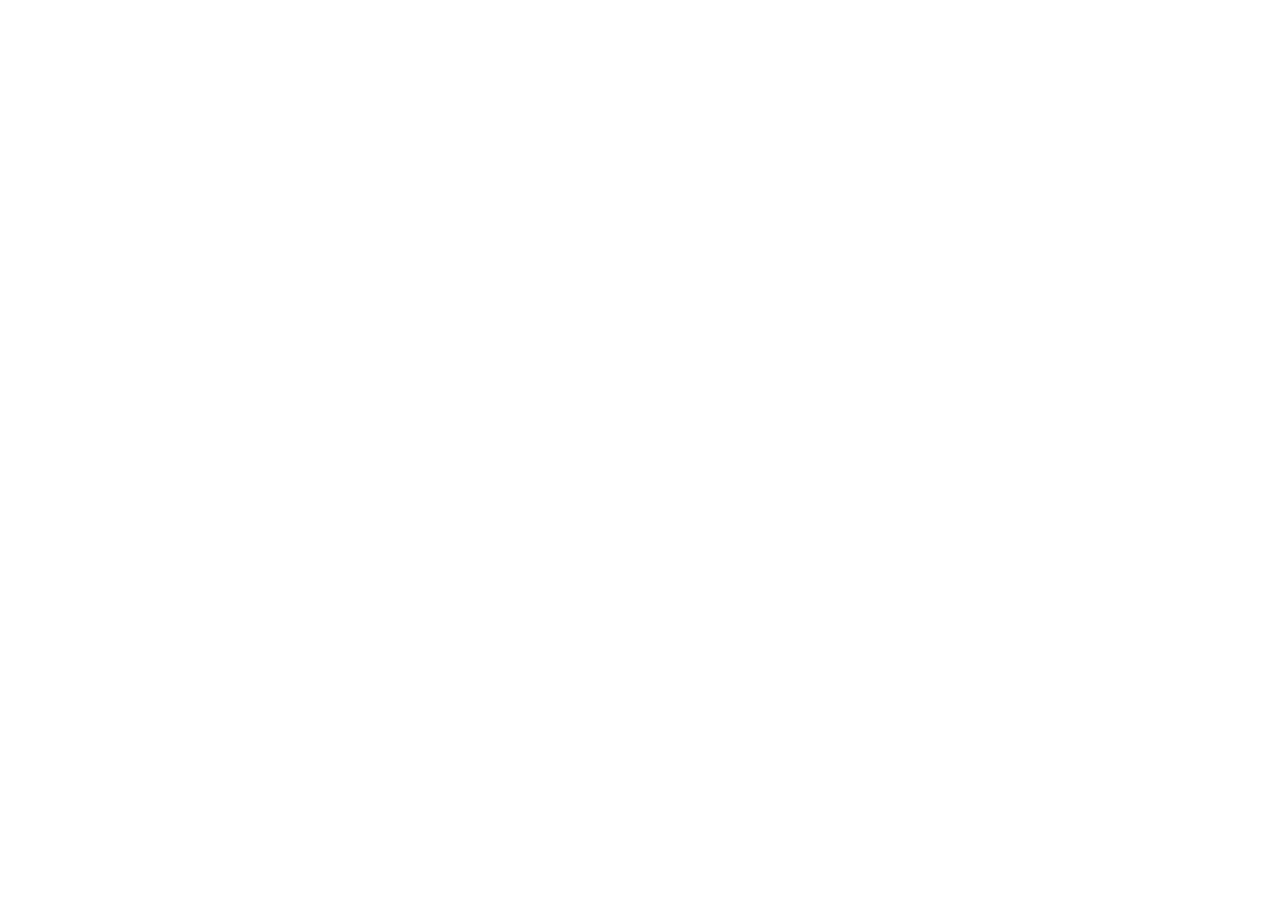
==== index.html @ b9158d11 "folder structure na gawa ko kyle" ====
<!DOCTYPE html>
<html lang="en">
<head>
  <meta charset="UTF-8">
  <meta name="viewport" content="width=device-width, initial-scale=1.0">
  <title>Blotter and Incident Reports</title>
</head>
<body>
  
  
</body>
</html>
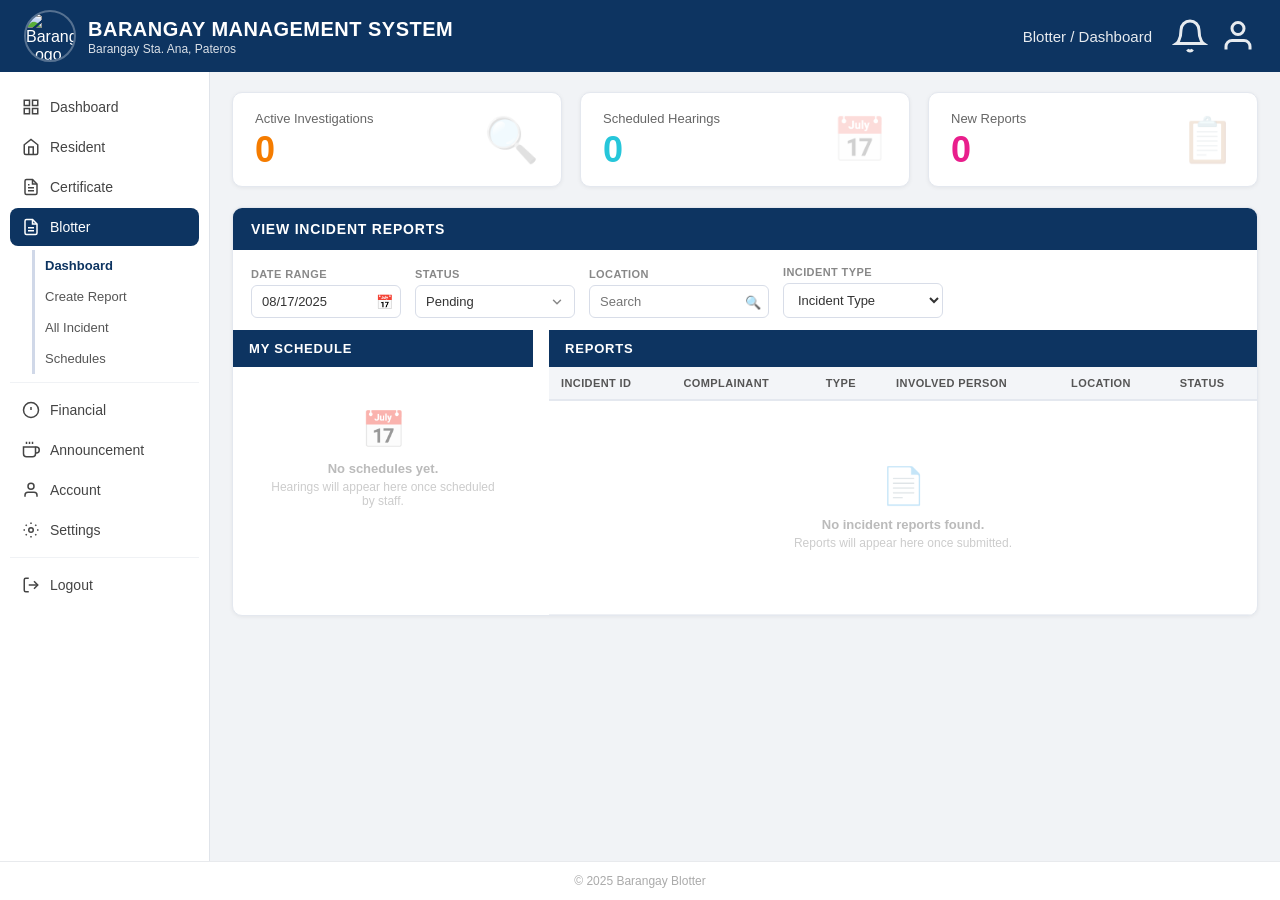
==== commit ebed7522: "dashboard" ====
--- a/index.html
+++ b/index.html
@@ -1,12 +1,219 @@
-<!DOCTYPE html>
-<html lang="en">
-<head>
-  <meta charset="UTF-8">
-  <meta name="viewport" content="width=device-width, initial-scale=1.0">
-  <title>Blotter and Incident Reports</title>
-</head>
-<body>
-  
-  
-</body>
+<!DOCTYPE html>
+<html lang="en">
+<head>
+<meta charset="UTF-8">
+<meta name="viewport" content="width=device-width, initial-scale=1.0">
+<title>Barangay Management System</title>
+<link rel="stylesheet" href="styles.css">
+</head>
+<body>
+
+<!-- HEADER -->
+<div class="header">
+  <div class="header-left">
+    <button class="hamburger" id="hamburgerBtn" aria-label="Open menu">
+      <svg viewBox="0 0 24 24" fill="none" stroke="currentColor" stroke-width="2" stroke-linecap="round"><line x1="3" y1="6" x2="21" y2="6"/><line x1="3" y1="12" x2="21" y2="12"/><line x1="3" y1="18" x2="21" y2="18"/></svg>
+    </button>
+    <img class="logo-img" src="[data-uri]..." alt="Barangay Logo">
+    <div class="header-title">
+      <h1>BARANGAY MANAGEMENT SYSTEM</h1>
+      <p>Barangay Sta. Ana, Pateros</p>
+    </div>
+  </div>
+  <div class="header-right">
+    <span class="breadcrumb">Blotter / Dashboard</span>
+    <div class="header-icons">
+      <button class="icon-btn">
+        <svg viewBox="0 0 24 24" fill="none" stroke="currentColor" stroke-width="2"><path d="M18 8A6 6 0 0 0 6 8c0 7-3 9-3 9h18s-3-2-3-9"/><path d="M13.73 21a2 2 0 0 1-3.46 0"/></svg>
+      </button>
+      <button class="icon-btn">
+        <svg viewBox="0 0 24 24" fill="none" stroke="currentColor" stroke-width="2"><path d="M20 21v-2a4 4 0 0 0-4-4H8a4 4 0 0 0-4 4v2"/><circle cx="12" cy="7" r="4"/></svg>
+      </button>
+    </div>
+  </div>
+</div>
+
+<!-- SIDEBAR OVERLAY -->
+<div class="sidebar-overlay" id="sidebarOverlay"></div>
+
+<!-- BODY LAYOUT -->
+<div class="layout">
+
+  <!-- SIDEBAR -->
+  <div class="sidebar">
+    <div class="nav-item">
+      <svg viewBox="0 0 24 24" fill="none" stroke="currentColor" stroke-width="2"><rect x="3" y="3" width="7" height="7"/><rect x="14" y="3" width="7" height="7"/><rect x="14" y="14" width="7" height="7"/><rect x="3" y="14" width="7" height="7"/></svg>
+      Dashboard
+    </div>
+    <div class="nav-item">
+      <svg viewBox="0 0 24 24" fill="none" stroke="currentColor" stroke-width="2"><path d="M3 9l9-7 9 7v11a2 2 0 0 1-2 2H5a2 2 0 0 1-2-2z"/><polyline points="9 22 9 12 15 12 15 22"/></svg>
+      Resident
+    </div>
+    <div class="nav-item">
+      <svg viewBox="0 0 24 24" fill="none" stroke="currentColor" stroke-width="2"><path d="M14 2H6a2 2 0 0 0-2 2v16a2 2 0 0 0 2 2h12a2 2 0 0 0 2-2V8z"/><polyline points="14 2 14 8 20 8"/><line x1="16" y1="13" x2="8" y2="13"/><line x1="16" y1="17" x2="8" y2="17"/><polyline points="10 9 9 9 8 9"/></svg>
+      Certificate
+    </div>
+    <div class="nav-item active">
+      <svg viewBox="0 0 24 24" fill="none" stroke="currentColor" stroke-width="2"><path d="M14 2H6a2 2 0 0 0-2 2v16a2 2 0 0 0 2 2h12a2 2 0 0 0 2-2V8z"/><polyline points="14 2 14 8 20 8"/><line x1="16" y1="13" x2="8" y2="13"/><line x1="16" y1="17" x2="8" y2="17"/></svg>
+      Blotter
+    </div>
+    <div class="submenu">
+      <div class="sub-item" style="font-weight:600;color:#0d3461;">Dashboard</div>
+      <div class="sub-item">Create Report</div>
+      <div class="sub-item">All Incident</div>
+      <div class="sub-item">Schedules</div>
+    </div>
+    <div class="nav-divider"></div>
+    <div class="nav-item">
+      <svg viewBox="0 0 24 24" fill="none" stroke="currentColor" stroke-width="2"><circle cx="12" cy="12" r="10"/><line x1="12" y1="8" x2="12" y2="12"/><line x1="12" y1="16" x2="12.01" y2="16"/></svg>
+      Financial
+    </div>
+    <div class="nav-item">
+      <svg viewBox="0 0 24 24" fill="none" stroke="currentColor" stroke-width="2"><path d="M18 8h1a4 4 0 0 1 0 8h-1"/><path d="M2 8h16v9a4 4 0 0 1-4 4H6a4 4 0 0 1-4-4V8z"/><line x1="6" y1="1" x2="6" y2="4"/><line x1="10" y1="1" x2="10" y2="4"/><line x1="14" y1="1" x2="14" y2="4"/></svg>
+      Announcement
+    </div>
+    <div class="nav-item">
+      <svg viewBox="0 0 24 24" fill="none" stroke="currentColor" stroke-width="2"><path d="M20 21v-2a4 4 0 0 0-4-4H8a4 4 0 0 0-4 4v2"/><circle cx="12" cy="7" r="4"/></svg>
+      Account
+    </div>
+    <div class="nav-item">
+      <svg viewBox="0 0 24 24" fill="none" stroke="currentColor" stroke-width="2"><circle cx="12" cy="12" r="3"/><path d="M19.07 4.93l-1.41 1.41M4.93 4.93l1.41 1.41M19.07 19.07l-1.41-1.41M4.93 19.07l1.41-1.41M12 2v2M12 20v2M2 12h2M20 12h2"/></svg>
+      Settings
+    </div>
+    <div class="nav-divider"></div>
+    <div class="nav-item">
+      <svg viewBox="0 0 24 24" fill="none" stroke="currentColor" stroke-width="2"><path d="M9 21H5a2 2 0 0 1-2-2V5a2 2 0 0 1 2-2h4"/><polyline points="16 17 21 12 16 7"/><line x1="21" y1="12" x2="9" y2="12"/></svg>
+      Logout
+    </div>
+  </div>
+
+  <!-- MAIN CONTENT -->
+  <div class="main">
+
+    <!-- STAT CARDS -->
+    <div class="stats-row">
+      <div class="stat-card">
+        <div>
+          <div class="stat-label">Active Investigations</div>
+          <div class="stat-val orange">0</div>
+        </div>
+        <div class="stat-icon">🔍</div>
+      </div>
+      <div class="stat-card">
+        <div>
+          <div class="stat-label">Scheduled Hearings</div>
+          <div class="stat-val teal">0</div>
+        </div>
+        <div class="stat-icon">📅</div>
+      </div>
+      <div class="stat-card">
+        <div>
+          <div class="stat-label">New Reports</div>
+          <div class="stat-val pink">0</div>
+        </div>
+        <div class="stat-icon">📋</div>
+      </div>
+    </div>
+
+    <!-- VIEW INCIDENT REPORTS -->
+    <div class="section-box">
+      <div class="section-header">VIEW INCIDENT REPORTS</div>
+      <div class="filters-row">
+        <div class="filter-group">
+          <label>Date Range</label>
+          <div class="date-wrap">
+            <input class="filter-input" type="text" value="08/17/2025" style="width:150px;padding-right:28px;">
+            <span class="cal-icon">📅</span>
+          </div>
+        </div>
+        <div class="filter-group">
+          <label>Status</label>
+          <div class="dropdown-container" id="statusContainer">
+            <div class="dropdown-trigger" id="statusTrigger">
+              <span id="statusLabel">Pending</span>
+              <svg class="dropdown-arrow" viewBox="0 0 24 24" fill="none" stroke="currentColor" stroke-width="2.5" stroke-linecap="round" stroke-linejoin="round" style="width:14px;height:14px;color:#888;flex-shrink:0;transition:transform 0.2s;"><polyline points="6 9 12 15 18 9"/></svg>
+            </div>
+            <div class="dropdown-menu" id="statusMenu">
+              <div class="dropdown-option selected" data-value="Pending">Pending</div>
+              <div class="dropdown-option" data-value="Investigation">Investigation</div>
+              <div class="dropdown-option" data-value="Resolved">Resolved</div>
+            </div>
+          </div>
+        </div>
+        <div class="filter-group">
+          <label>Location</label>
+          <div class="search-wrap">
+            <input class="filter-input" type="text" placeholder="Search" style="width:180px;padding-right:28px;">
+            <span class="search-icon">🔍</span>
+          </div>
+        </div>
+        <div class="filter-group">
+          <label>Incident Type</label>
+          <select class="filter-select" style="width:160px;">
+            <option>Incident Type</option>
+            <option>Theft</option>
+            <option>hysical violence</option>
+            <option>Domestic violence</option>
+            <option>Insulting or Yelling</option>
+            <option>Trespassing</option>
+            <option>Property damage</option>
+          </select>
+        </div>
+      </div>
+      <div style="height:8px;"></div>
+
+      <!-- TWO COLUMN LAYOUT -->
+      <div class="two-col">
+        <!-- MY SCHEDULE -->
+        <div class="col-left">
+          <div style="background:#0d3461;color:white;padding:11px 16px;font-size:13px;font-weight:700;letter-spacing:0.8px;">MY SCHEDULE</div>
+          <div class="schedule-list">
+            <div class="empty-state">
+              <div class="empty-icon">📅</div>
+              <p>No schedules yet.</p>
+              <span>Hearings will appear here once scheduled by staff.</span>
+            </div>
+          </div>
+        </div>
+
+        <!-- INCIDENT REPORTS TABLE -->
+        <div class="col-right">
+          <div style="background:#0d3461;color:white;padding:11px 16px;font-size:13px;font-weight:700;letter-spacing:0.8px;">REPORTS</div>
+          <div class="table-wrap">
+            <table>
+              <thead>
+                <tr>
+                  <th>Incident ID</th>
+                  <th>Complainant</th>
+                  <th>Type</th>
+                  <th>Involved Person</th>
+                  <th>Location</th>
+                  <th>Status</th>
+                </tr>
+              </thead>
+              <tbody>
+                <tr>
+                  <td colspan="6" style="text-align:center;padding:36px 12px;">
+                    <div class="empty-state">
+                      <div class="empty-icon">📄</div>
+                      <p>No incident reports found.</p>
+                      <span>Reports will appear here once submitted.</span>
+                    </div>
+                  </td>
+                </tr>
+              </tbody>
+            </table>
+          </div>
+        </div>
+      </div>
+    </div>
+
+  </div><!-- end main -->
+</div><!-- end layout -->
+
+<!-- FOOTER -->
+<div class="footer">© 2025 Barangay Blotter</div>
+
+<script src="script.js"></script>
+</body>
 </html>
--- a/styles.css
+++ b/styles.css
@@ -0,0 +1,228 @@
+* { margin:0; padding:0; box-sizing:border-box; }
+body { font-family: 'Segoe UI', sans-serif; background:#f1f3f6; color:#222; height:100vh; display:flex; flex-direction:column; }
+
+/* ── HEADER ── */
+.header {
+  background: #0d3461;
+  color: white;
+  padding: 0 24px;
+  height: 72px;
+  display: flex;
+  align-items: center;
+  justify-content: space-between;
+  flex-shrink: 0;
+}
+.header-left { display:flex; align-items:center; gap:12px; }
+.logo-img { width:52px; height:52px; border-radius:50%; object-fit:cover; border:2px solid rgba(255,255,255,0.3); }
+.header-title h1 { font-size:20px; font-weight:700; letter-spacing:0.5px; line-height:1.2; }
+.header-title p { font-size:12px; opacity:0.85; margin-top:1px; }
+.header-right { display:flex; align-items:center; gap:20px; }
+.breadcrumb { font-size:15px; font-weight:500; opacity:0.9; }
+.header-icons { display:flex; gap:12px; }
+.icon-btn {
+  background:none; border:none; color:white; font-size:20px;
+  cursor:pointer; opacity:0.9; display:flex; align-items:center;
+  justify-content:center; width:36px; height:36px; border-radius:50%;
+  transition:background 0.2s;
+}
+.icon-btn:hover { background:rgba(255,255,255,0.15); }
+
+/* ── LAYOUT ── */
+.layout { display:flex; flex:1; overflow:hidden; }
+
+/* ── SIDEBAR ── */
+.sidebar {
+  width: 210px;
+  background: white;
+  border-right: 1px solid #e0e4ea;
+  padding: 16px 10px;
+  overflow-y: auto;
+  flex-shrink: 0;
+}
+.nav-item {
+  display:flex; align-items:center; gap:10px;
+  padding:10px 12px; border-radius:8px; cursor:pointer;
+  color:#444; font-size:14px; font-weight:500;
+  transition:all 0.2s; margin-bottom:2px;
+}
+.nav-item:hover { background:#f0f4ff; color:#0d3461; }
+.nav-item svg { width:18px; height:18px; flex-shrink:0; }
+.nav-item.active { background:#0d3461; color:white; }
+.nav-item.active svg { color:white; }
+
+.submenu { margin:4px 0 4px 0; border-left:3px solid #d0d8e8; margin-left:22px; }
+.sub-item { padding:8px 10px; font-size:13px; color:#555; cursor:pointer; transition:all 0.2s; border-radius:0 6px 6px 0; }
+.sub-item:hover { color:#0d3461; background:#f0f4ff; }
+.nav-divider { height:1px; background:#f0f2f5; margin:8px 0; }
+
+/* ── MAIN ── */
+.main { flex:1; padding:20px 22px; overflow-y:auto; }
+
+/* ── STAT CARDS ── */
+.stats-row { display:flex; gap:18px; margin-bottom:20px; }
+.stat-card {
+  flex:1; background:white; border-radius:10px;
+  border:1px solid #e4e8ef; padding:18px 22px;
+  display:flex; justify-content:space-between; align-items:center;
+  box-shadow:0 1px 4px rgba(0,0,0,0.06);
+}
+.stat-label { font-size:13px; color:#666; margin-bottom:6px; }
+.stat-val { font-size:36px; font-weight:700; line-height:1; }
+.stat-val.orange { color:#f57c00; }
+.stat-val.teal   { color:#26c6da; }
+.stat-val.pink   { color:#e91e8c; }
+.stat-icon { font-size:44px; opacity:0.18; }
+
+/* ── SECTION BOX ── */
+.section-box {
+  background:white; border-radius:10px;
+  border:1px solid #e4e8ef; overflow:hidden;
+  margin-bottom:18px; box-shadow:0 1px 4px rgba(0,0,0,0.06);
+}
+.section-header {
+  background:#0d3461; color:white;
+  padding:13px 18px; font-size:14px; font-weight:700; letter-spacing:0.8px;
+}
+
+/* ── FILTERS ── */
+.filters-row { display:flex; gap:14px; padding:16px 18px 4px; align-items:flex-end; }
+.filter-group { display:flex; flex-direction:column; }
+.filter-group label { font-size:11px; font-weight:600; color:#888; margin-bottom:5px; text-transform:uppercase; letter-spacing:0.4px; }
+.filter-input, .filter-select {
+  padding:8px 10px; border:1px solid #d8dde8; border-radius:6px;
+  font-size:13px; font-family:inherit; color:#333;
+  background:white; outline:none;
+}
+.filter-input:focus, .filter-select:focus { border-color:#0d3461; }
+.date-wrap { position:relative; }
+.date-wrap .cal-icon { position:absolute; right:8px; top:50%; transform:translateY(-50%); color:#888; font-size:14px; pointer-events:none; }
+.search-wrap { position:relative; }
+.search-wrap .search-icon { position:absolute; right:8px; top:50%; transform:translateY(-50%); color:#aaa; font-size:13px; pointer-events:none; }
+
+/* ── CUSTOM DROPDOWN ── */
+.dropdown-container { position:relative; display:inline-block; }
+.dropdown-trigger {
+  display:flex; align-items:center; justify-content:space-between; gap:24px;
+  padding:8px 10px; border:1px solid #d8dde8; border-radius:6px;
+  font-size:13px; font-family:inherit; color:#333;
+  background:white; cursor:pointer; width:160px; user-select:none;
+  transition:border-color 0.2s;
+}
+.dropdown-trigger:hover { border-color:#0d3461; }
+.dropdown-trigger.open { border-color:#0d3461; }
+.dropdown-trigger.open .dropdown-arrow { transform:rotate(180deg); }
+.dropdown-menu {
+  display:none; position:absolute; top:calc(100% + 2px); left:0; z-index:200;
+  background:white; border:1px solid #d8dde8; border-radius:6px;
+  box-shadow:0 4px 16px rgba(0,0,0,0.12); min-width:160px;
+}
+.dropdown-menu.open { display:block; }
+.dropdown-option { padding:9px 14px; font-size:13px; color:#333; cursor:pointer; }
+.dropdown-option:hover { background:#f0f4ff; }
+.dropdown-option.selected { background:#4d9de8; color:white; }
+
+/* ── TWO COLUMN ── */
+.two-col { display:flex; gap:16px; }
+.col-left  { width:300px; flex-shrink:0; }
+.col-right { flex:1; }
+
+/* ── SCHEDULE ── */
+.schedule-list { padding:14px 16px; display:flex; flex-direction:column; gap:12px; }
+.schedule-item {
+  display:flex; gap:12px; align-items:flex-start;
+  padding:10px 12px; border-left:5px solid #0d3461;
+  background:#f8fafc; border-radius:0 6px 6px 0;
+}
+.sch-dot { width:10px; height:10px; background:#0d3461; border-radius:50%; margin-top:4px; flex-shrink:0; }
+.sch-body h4 { font-size:13px; font-weight:600; color:#222; margin-bottom:2px; }
+.sch-body p  { font-size:12px; color:#777; line-height:1.5; }
+
+/* ── TABLE ── */
+.table-wrap { overflow-x:auto; }
+table { width:100%; border-collapse:collapse; font-size:13px; }
+th {
+  background:#f3f5f8; padding:10px 12px; text-align:left;
+  font-size:11px; font-weight:700; color:#555; text-transform:uppercase;
+  letter-spacing:0.4px; border-bottom:2px solid #e4e8ef; white-space:nowrap;
+}
+td { padding:10px 12px; border-bottom:1px solid #eef0f4; color:#333; white-space:nowrap; }
+tr:hover td { background:#f9fbff; }
+.badge { display:inline-block; padding:3px 10px; border-radius:20px; font-size:11px; font-weight:700; text-transform:uppercase; letter-spacing:0.3px; }
+.badge-inv  { background:#f57c00; color:white; }
+.badge-pend { background:#ffc107; color:#333; }
+.badge-res  { background:#43a047; color:white; }
+
+/* ── EMPTY STATE ── */
+.empty-state { display:flex; flex-direction:column; align-items:center; padding:28px 16px; color:#aaa; }
+.empty-state .empty-icon { font-size:36px; margin-bottom:10px; opacity:0.4; }
+.empty-state p    { font-size:13px; font-weight:600; color:#bbb; margin-bottom:4px; }
+.empty-state span { font-size:12px; color:#ccc; text-align:center; }
+
+/* ── HAMBURGER ── */
+.hamburger { display:none; background:none; border:none; color:white; cursor:pointer; padding:4px; }
+.hamburger svg { width:24px; height:24px; }
+.sidebar-overlay { display:none; position:fixed; inset:0; background:rgba(0,0,0,0.4); z-index:90; }
+.sidebar-overlay.show { display:block; }
+
+/* ── FOOTER ── */
+.footer { text-align:center; color:#aaa; font-size:12px; padding:12px; background:white; border-top:1px solid #e8eaed; flex-shrink:0; }
+
+/* ════════════════════════════
+   MOBILE RESPONSIVE
+════════════════════════════ */
+@media (max-width: 768px) {
+  body { height:auto; min-height:100vh; }
+
+  /* Header */
+  .header { padding:0 14px; height:60px; }
+  .header-title h1 { font-size:13px; letter-spacing:0; }
+  .header-title p  { font-size:10px; }
+  .logo-img { width:40px; height:40px; }
+  .header-left { gap:8px; }
+  .breadcrumb { display:none; }
+  .hamburger { display:flex; align-items:center; margin-right:4px; }
+
+  /* Sidebar → drawer */
+  .layout { flex-direction:column; overflow:visible; }
+  .sidebar {
+    position:fixed; top:0; left:-220px; height:100vh; z-index:100;
+    transition:left 0.28s cubic-bezier(.4,0,.2,1);
+    padding-top:72px;
+  }
+  .sidebar.open { left:0; box-shadow:4px 0 20px rgba(0,0,0,0.18); }
+
+  /* Main */
+  .main { padding:14px 12px; overflow-y:visible; }
+
+  /* Stat cards — stack */
+  .stats-row { flex-direction:column; gap:10px; margin-bottom:14px; }
+  .stat-card  { padding:14px 16px; }
+  .stat-val   { font-size:28px; }
+  .stat-icon  { font-size:36px; }
+
+  /* Filters — stack */
+  .filters-row { flex-direction:column; gap:10px; padding:12px 14px 4px; }
+  .filter-input, .filter-select, .dropdown-trigger { width:100% !important; }
+  .dropdown-container { width:100%; }
+  .dropdown-menu { width:100%; }
+  .date-wrap, .search-wrap { width:100%; }
+  .date-wrap input   { width:100% !important; }
+  .search-wrap input { width:100% !important; }
+
+  /* Two-col — stack */
+  .two-col  { flex-direction:column; }
+  .col-left { width:100%; }
+  .col-right { width:100%; }
+
+  /* Section header */
+  .section-header { font-size:13px; padding:11px 14px; }
+
+  /* Table */
+  table   { font-size:12px; }
+  th, td  { padding:8px 10px; }
+}
+
+@media (max-width: 400px) {
+  .header-title h1 { font-size:11px; }
+  .stat-val { font-size:24px; }
+}
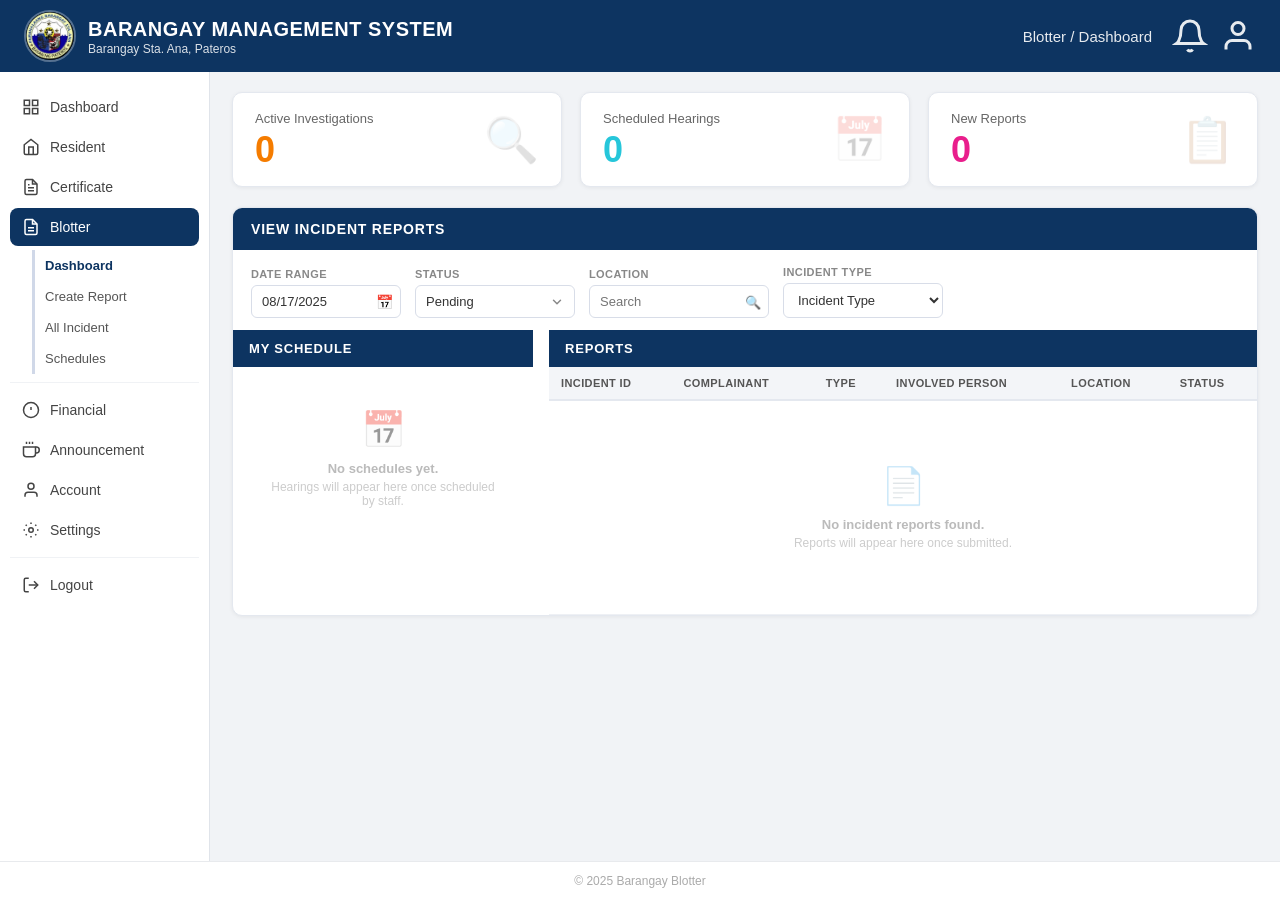
==== commit bb9a982d: "Dashboard" ====
--- a/index.html
+++ b/index.html
@@ -1,219 +1,271 @@
 <!DOCTYPE html>
 <html lang="en">
 <head>
-<meta charset="UTF-8">
-<meta name="viewport" content="width=device-width, initial-scale=1.0">
-<title>Barangay Management System</title>
-<link rel="stylesheet" href="styles.css">
+    <meta charset="UTF-8" />
+    <meta name="viewport" content="width=device-width, initial-scale=1.0" />
+    <title>Barangay Management System</title>
+    <!-- Link to external CSS -->
+    <link rel="stylesheet" href="styles.css" />
 </head>
 <body>
 
-<!-- HEADER -->
-<div class="header">
-  <div class="header-left">
-    <button class="hamburger" id="hamburgerBtn" aria-label="Open menu">
-      <svg viewBox="0 0 24 24" fill="none" stroke="currentColor" stroke-width="2" stroke-linecap="round"><line x1="3" y1="6" x2="21" y2="6"/><line x1="3" y1="12" x2="21" y2="12"/><line x1="3" y1="18" x2="21" y2="18"/></svg>
-    </button>
-    <img class="logo-img" src="[data-uri]..." alt="Barangay Logo">
-    <div class="header-title">
-      <h1>BARANGAY MANAGEMENT SYSTEM</h1>
-      <p>Barangay Sta. Ana, Pateros</p>
+    <!-- ======== HEADER ======== -->
+    <div class="header">
+        <div class="header-left">
+            <button class="hamburger" id="hamburgerBtn" aria-label="Open menu">
+                <svg viewBox="0 0 24 24" fill="none" stroke="currentColor" stroke-width="2" stroke-linecap="round">
+                    <line x1="3" y1="6" x2="21" y2="6" />
+                    <line x1="3" y1="12" x2="21" y2="12" />
+                    <line x1="3" y1="18" x2="21" y2="18" />
+                </svg>
+            </button>
+            <!-- Logo: uses your local image -->
+            <img class="logo-img" src="images/barangay logo.jpg" alt="Barangay Logo" />
+            <div class="header-title">
+                <h1>BARANGAY MANAGEMENT SYSTEM</h1>
+                <p>Barangay Sta. Ana, Pateros</p>
+            </div>
+        </div>
+        <div class="header-right">
+            <span class="breadcrumb">Blotter / Dashboard</span>
+            <div class="header-icons">
+                <button class="icon-btn">
+                    <svg viewBox="0 0 24 24" fill="none" stroke="currentColor" stroke-width="2">
+                        <path d="M18 8A6 6 0 0 0 6 8c0 7-3 9-3 9h18s-3-2-3-9" />
+                        <path d="M13.73 21a2 2 0 0 1-3.46 0" />
+                    </svg>
+                </button>
+                <button class="icon-btn">
+                    <svg viewBox="0 0 24 24" fill="none" stroke="currentColor" stroke-width="2">
+                        <path d="M20 21v-2a4 4 0 0 0-4-4H8a4 4 0 0 0-4 4v2" />
+                        <circle cx="12" cy="7" r="4" />
+                    </svg>
+                </button>
+            </div>
+        </div>
     </div>
-  </div>
-  <div class="header-right">
-    <span class="breadcrumb">Blotter / Dashboard</span>
-    <div class="header-icons">
-      <button class="icon-btn">
-        <svg viewBox="0 0 24 24" fill="none" stroke="currentColor" stroke-width="2"><path d="M18 8A6 6 0 0 0 6 8c0 7-3 9-3 9h18s-3-2-3-9"/><path d="M13.73 21a2 2 0 0 1-3.46 0"/></svg>
-      </button>
-      <button class="icon-btn">
-        <svg viewBox="0 0 24 24" fill="none" stroke="currentColor" stroke-width="2"><path d="M20 21v-2a4 4 0 0 0-4-4H8a4 4 0 0 0-4 4v2"/><circle cx="12" cy="7" r="4"/></svg>
-      </button>
-    </div>
-  </div>
-</div>
-
-<!-- SIDEBAR OVERLAY -->
-<div class="sidebar-overlay" id="sidebarOverlay"></div>
-
-<!-- BODY LAYOUT -->
-<div class="layout">
-
-  <!-- SIDEBAR -->
-  <div class="sidebar">
-    <div class="nav-item">
-      <svg viewBox="0 0 24 24" fill="none" stroke="currentColor" stroke-width="2"><rect x="3" y="3" width="7" height="7"/><rect x="14" y="3" width="7" height="7"/><rect x="14" y="14" width="7" height="7"/><rect x="3" y="14" width="7" height="7"/></svg>
-      Dashboard
-    </div>
-    <div class="nav-item">
-      <svg viewBox="0 0 24 24" fill="none" stroke="currentColor" stroke-width="2"><path d="M3 9l9-7 9 7v11a2 2 0 0 1-2 2H5a2 2 0 0 1-2-2z"/><polyline points="9 22 9 12 15 12 15 22"/></svg>
-      Resident
-    </div>
-    <div class="nav-item">
-      <svg viewBox="0 0 24 24" fill="none" stroke="currentColor" stroke-width="2"><path d="M14 2H6a2 2 0 0 0-2 2v16a2 2 0 0 0 2 2h12a2 2 0 0 0 2-2V8z"/><polyline points="14 2 14 8 20 8"/><line x1="16" y1="13" x2="8" y2="13"/><line x1="16" y1="17" x2="8" y2="17"/><polyline points="10 9 9 9 8 9"/></svg>
-      Certificate
-    </div>
-    <div class="nav-item active">
-      <svg viewBox="0 0 24 24" fill="none" stroke="currentColor" stroke-width="2"><path d="M14 2H6a2 2 0 0 0-2 2v16a2 2 0 0 0 2 2h12a2 2 0 0 0 2-2V8z"/><polyline points="14 2 14 8 20 8"/><line x1="16" y1="13" x2="8" y2="13"/><line x1="16" y1="17" x2="8" y2="17"/></svg>
-      Blotter
-    </div>
-    <div class="submenu">
-      <div class="sub-item" style="font-weight:600;color:#0d3461;">Dashboard</div>
-      <div class="sub-item">Create Report</div>
-      <div class="sub-item">All Incident</div>
-      <div class="sub-item">Schedules</div>
-    </div>
-    <div class="nav-divider"></div>
-    <div class="nav-item">
-      <svg viewBox="0 0 24 24" fill="none" stroke="currentColor" stroke-width="2"><circle cx="12" cy="12" r="10"/><line x1="12" y1="8" x2="12" y2="12"/><line x1="12" y1="16" x2="12.01" y2="16"/></svg>
-      Financial
-    </div>
-    <div class="nav-item">
-      <svg viewBox="0 0 24 24" fill="none" stroke="currentColor" stroke-width="2"><path d="M18 8h1a4 4 0 0 1 0 8h-1"/><path d="M2 8h16v9a4 4 0 0 1-4 4H6a4 4 0 0 1-4-4V8z"/><line x1="6" y1="1" x2="6" y2="4"/><line x1="10" y1="1" x2="10" y2="4"/><line x1="14" y1="1" x2="14" y2="4"/></svg>
-      Announcement
-    </div>
-    <div class="nav-item">
-      <svg viewBox="0 0 24 24" fill="none" stroke="currentColor" stroke-width="2"><path d="M20 21v-2a4 4 0 0 0-4-4H8a4 4 0 0 0-4 4v2"/><circle cx="12" cy="7" r="4"/></svg>
-      Account
-    </div>
-    <div class="nav-item">
-      <svg viewBox="0 0 24 24" fill="none" stroke="currentColor" stroke-width="2"><circle cx="12" cy="12" r="3"/><path d="M19.07 4.93l-1.41 1.41M4.93 4.93l1.41 1.41M19.07 19.07l-1.41-1.41M4.93 19.07l1.41-1.41M12 2v2M12 20v2M2 12h2M20 12h2"/></svg>
-      Settings
-    </div>
-    <div class="nav-divider"></div>
-    <div class="nav-item">
-      <svg viewBox="0 0 24 24" fill="none" stroke="currentColor" stroke-width="2"><path d="M9 21H5a2 2 0 0 1-2-2V5a2 2 0 0 1 2-2h4"/><polyline points="16 17 21 12 16 7"/><line x1="21" y1="12" x2="9" y2="12"/></svg>
-      Logout
-    </div>
-  </div>
-
-  <!-- MAIN CONTENT -->
-  <div class="main">
-
-    <!-- STAT CARDS -->
-    <div class="stats-row">
-      <div class="stat-card">
-        <div>
-          <div class="stat-label">Active Investigations</div>
-          <div class="stat-val orange">0</div>
+
+    <!-- ======== SIDEBAR OVERLAY ======== -->
+    <div class="sidebar-overlay" id="sidebarOverlay"></div>
+
+    <!-- ======== BODY LAYOUT ======== -->
+    <div class="layout">
+
+        <!-- ===== SIDEBAR ===== -->
+        <div class="sidebar">
+            <div class="nav-item">
+                <svg viewBox="0 0 24 24" fill="none" stroke="currentColor" stroke-width="2">
+                    <rect x="3" y="3" width="7" height="7" />
+                    <rect x="14" y="3" width="7" height="7" />
+                    <rect x="14" y="14" width="7" height="7" />
+                    <rect x="3" y="14" width="7" height="7" />
+                </svg>
+                Dashboard
+            </div>
+            <div class="nav-item">
+                <svg viewBox="0 0 24 24" fill="none" stroke="currentColor" stroke-width="2">
+                    <path d="M3 9l9-7 9 7v11a2 2 0 0 1-2 2H5a2 2 0 0 1-2-2z" />
+                    <polyline points="9 22 9 12 15 12 15 22" />
+                </svg>
+                Resident
+            </div>
+            <div class="nav-item">
+                <svg viewBox="0 0 24 24" fill="none" stroke="currentColor" stroke-width="2">
+                    <path d="M14 2H6a2 2 0 0 0-2 2v16a2 2 0 0 0 2 2h12a2 2 0 0 0 2-2V8z" />
+                    <polyline points="14 2 14 8 20 8" />
+                    <line x1="16" y1="13" x2="8" y2="13" />
+                    <line x1="16" y1="17" x2="8" y2="17" />
+                    <polyline points="10 9 9 9 8 9" />
+                </svg>
+                Certificate
+            </div>
+            <div class="nav-item active">
+                <svg viewBox="0 0 24 24" fill="none" stroke="currentColor" stroke-width="2">
+                    <path d="M14 2H6a2 2 0 0 0-2 2v16a2 2 0 0 0 2 2h12a2 2 0 0 0 2-2V8z" />
+                    <polyline points="14 2 14 8 20 8" />
+                    <line x1="16" y1="13" x2="8" y2="13" />
+                    <line x1="16" y1="17" x2="8" y2="17" />
+                </svg>
+                Blotter
+            </div>
+            <div class="submenu">
+                <div class="sub-item" style="font-weight:600;color:#0d3461;">Dashboard</div>
+                <div class="sub-item">Create Report</div>
+                <div class="sub-item">All Incident</div>
+                <div class="sub-item">Schedules</div>
+            </div>
+            <div class="nav-divider"></div>
+            <div class="nav-item">
+                <svg viewBox="0 0 24 24" fill="none" stroke="currentColor" stroke-width="2">
+                    <circle cx="12" cy="12" r="10" />
+                    <line x1="12" y1="8" x2="12" y2="12" />
+                    <line x1="12" y1="16" x2="12.01" y2="16" />
+                </svg>
+                Financial
+            </div>
+            <div class="nav-item">
+                <svg viewBox="0 0 24 24" fill="none" stroke="currentColor" stroke-width="2">
+                    <path d="M18 8h1a4 4 0 0 1 0 8h-1" />
+                    <path d="M2 8h16v9a4 4 0 0 1-4 4H6a4 4 0 0 1-4-4V8z" />
+                    <line x1="6" y1="1" x2="6" y2="4" />
+                    <line x1="10" y1="1" x2="10" y2="4" />
+                    <line x1="14" y1="1" x2="14" y2="4" />
+                </svg>
+                Announcement
+            </div>
+            <div class="nav-item">
+                <svg viewBox="0 0 24 24" fill="none" stroke="currentColor" stroke-width="2">
+                    <path d="M20 21v-2a4 4 0 0 0-4-4H8a4 4 0 0 0-4 4v2" />
+                    <circle cx="12" cy="7" r="4" />
+                </svg>
+                Account
+            </div>
+            <div class="nav-item">
+                <svg viewBox="0 0 24 24" fill="none" stroke="currentColor" stroke-width="2">
+                    <circle cx="12" cy="12" r="3" />
+                    <path d="M19.07 4.93l-1.41 1.41M4.93 4.93l1.41 1.41M19.07 19.07l-1.41-1.41M4.93 19.07l1.41-1.41M12 2v2M12 20v2M2 12h2M20 12h2" />
+                </svg>
+                Settings
+            </div>
+            <div class="nav-divider"></div>
+            <div class="nav-item">
+                <svg viewBox="0 0 24 24" fill="none" stroke="currentColor" stroke-width="2">
+                    <path d="M9 21H5a2 2 0 0 1-2-2V5a2 2 0 0 1 2-2h4" />
+                    <polyline points="16 17 21 12 16 7" />
+                    <line x1="21" y1="12" x2="9" y2="12" />
+                </svg>
+                Logout
+            </div>
         </div>
-        <div class="stat-icon">🔍</div>
-      </div>
-      <div class="stat-card">
-        <div>
-          <div class="stat-label">Scheduled Hearings</div>
-          <div class="stat-val teal">0</div>
-        </div>
-        <div class="stat-icon">📅</div>
-      </div>
-      <div class="stat-card">
-        <div>
-          <div class="stat-label">New Reports</div>
-          <div class="stat-val pink">0</div>
-        </div>
-        <div class="stat-icon">📋</div>
-      </div>
-    </div>
-
-    <!-- VIEW INCIDENT REPORTS -->
-    <div class="section-box">
-      <div class="section-header">VIEW INCIDENT REPORTS</div>
-      <div class="filters-row">
-        <div class="filter-group">
-          <label>Date Range</label>
-          <div class="date-wrap">
-            <input class="filter-input" type="text" value="08/17/2025" style="width:150px;padding-right:28px;">
-            <span class="cal-icon">📅</span>
-          </div>
-        </div>
-        <div class="filter-group">
-          <label>Status</label>
-          <div class="dropdown-container" id="statusContainer">
-            <div class="dropdown-trigger" id="statusTrigger">
-              <span id="statusLabel">Pending</span>
-              <svg class="dropdown-arrow" viewBox="0 0 24 24" fill="none" stroke="currentColor" stroke-width="2.5" stroke-linecap="round" stroke-linejoin="round" style="width:14px;height:14px;color:#888;flex-shrink:0;transition:transform 0.2s;"><polyline points="6 9 12 15 18 9"/></svg>
-            </div>
-            <div class="dropdown-menu" id="statusMenu">
-              <div class="dropdown-option selected" data-value="Pending">Pending</div>
-              <div class="dropdown-option" data-value="Investigation">Investigation</div>
-              <div class="dropdown-option" data-value="Resolved">Resolved</div>
-            </div>
-          </div>
-        </div>
-        <div class="filter-group">
-          <label>Location</label>
-          <div class="search-wrap">
-            <input class="filter-input" type="text" placeholder="Search" style="width:180px;padding-right:28px;">
-            <span class="search-icon">🔍</span>
-          </div>
-        </div>
-        <div class="filter-group">
-          <label>Incident Type</label>
-          <select class="filter-select" style="width:160px;">
-            <option>Incident Type</option>
-            <option>Theft</option>
-            <option>hysical violence</option>
-            <option>Domestic violence</option>
-            <option>Insulting or Yelling</option>
-            <option>Trespassing</option>
-            <option>Property damage</option>
-          </select>
-        </div>
-      </div>
-      <div style="height:8px;"></div>
-
-      <!-- TWO COLUMN LAYOUT -->
-      <div class="two-col">
-        <!-- MY SCHEDULE -->
-        <div class="col-left">
-          <div style="background:#0d3461;color:white;padding:11px 16px;font-size:13px;font-weight:700;letter-spacing:0.8px;">MY SCHEDULE</div>
-          <div class="schedule-list">
-            <div class="empty-state">
-              <div class="empty-icon">📅</div>
-              <p>No schedules yet.</p>
-              <span>Hearings will appear here once scheduled by staff.</span>
-            </div>
-          </div>
-        </div>
-
-        <!-- INCIDENT REPORTS TABLE -->
-        <div class="col-right">
-          <div style="background:#0d3461;color:white;padding:11px 16px;font-size:13px;font-weight:700;letter-spacing:0.8px;">REPORTS</div>
-          <div class="table-wrap">
-            <table>
-              <thead>
-                <tr>
-                  <th>Incident ID</th>
-                  <th>Complainant</th>
-                  <th>Type</th>
-                  <th>Involved Person</th>
-                  <th>Location</th>
-                  <th>Status</th>
-                </tr>
-              </thead>
-              <tbody>
-                <tr>
-                  <td colspan="6" style="text-align:center;padding:36px 12px;">
-                    <div class="empty-state">
-                      <div class="empty-icon">📄</div>
-                      <p>No incident reports found.</p>
-                      <span>Reports will appear here once submitted.</span>
-                    </div>
-                  </td>
-                </tr>
-              </tbody>
-            </table>
-          </div>
-        </div>
-      </div>
-    </div>
-
-  </div><!-- end main -->
-</div><!-- end layout -->
-
-<!-- FOOTER -->
-<div class="footer">© 2025 Barangay Blotter</div>
-
-<script src="script.js"></script>
+
+        <!-- ===== MAIN CONTENT ===== -->
+        <div class="main">
+
+            <!-- STAT CARDS -->
+            <div class="stats-row">
+                <div class="stat-card">
+                    <div>
+                        <div class="stat-label">Active Investigations</div>
+                        <div class="stat-val orange">0</div>
+                    </div>
+                    <div class="stat-icon">🔍</div>
+                </div>
+                <div class="stat-card">
+                    <div>
+                        <div class="stat-label">Scheduled Hearings</div>
+                        <div class="stat-val teal">0</div>
+                    </div>
+                    <div class="stat-icon">📅</div>
+                </div>
+                <div class="stat-card">
+                    <div>
+                        <div class="stat-label">New Reports</div>
+                        <div class="stat-val pink">0</div>
+                    </div>
+                    <div class="stat-icon">📋</div>
+                </div>
+            </div>
+
+            <!-- VIEW INCIDENT REPORTS -->
+            <div class="section-box">
+                <div class="section-header">VIEW INCIDENT REPORTS</div>
+                <div class="filters-row">
+                    <div class="filter-group">
+                        <label>Date Range</label>
+                        <div class="date-wrap">
+                            <input class="filter-input" type="text" value="08/17/2025" style="width:150px;padding-right:28px;" />
+                            <span class="cal-icon">📅</span>
+                        </div>
+                    </div>
+                    <div class="filter-group">
+                        <label>Status</label>
+                        <div class="dropdown-container" id="statusContainer">
+                            <div class="dropdown-trigger" id="statusTrigger">
+                                <span id="statusLabel">Pending</span>
+                                <svg class="dropdown-arrow" viewBox="0 0 24 24" fill="none" stroke="currentColor" stroke-width="2.5" stroke-linecap="round" stroke-linejoin="round" style="width:14px;height:14px;color:#888;flex-shrink:0;transition:transform 0.2s;">
+                                    <polyline points="6 9 12 15 18 9" />
+                                </svg>
+                            </div>
+                            <div class="dropdown-menu" id="statusMenu">
+                                <div class="dropdown-option selected" data-value="Pending">Pending</div>
+                                <div class="dropdown-option" data-value="Investigation">Investigation</div>
+                                <div class="dropdown-option" data-value="Resolved">Resolved</div>
+                                <div class="dropdown-option" data-value="Closed">Closed</div>
+                            </div>
+                        </div>
+                    </div>
+                    <div class="filter-group">
+                        <label>Location</label>
+                        <div class="search-wrap">
+                            <input class="filter-input" type="text" placeholder="Search" style="width:180px;padding-right:28px;" />
+                            <span class="search-icon">🔍</span>
+                        </div>
+                    </div>
+                    <div class="filter-group">
+                        <label>Incident Type</label>
+                        <select class="filter-select" style="width:160px;">
+                            <option>Incident Type</option>
+                            <option>Theft</option>
+                            <option>Assault</option>
+                            <option>Dispute</option>
+                        </select>
+                    </div>
+                </div>
+                <div style="height:8px;"></div>
+
+                <!-- TWO COLUMN LAYOUT -->
+                <div class="two-col" style="padding:0 0 0 0;">
+                    <!-- MY SCHEDULE -->
+                    <div class="col-left">
+                        <div style="background:#0d3461;color:white;padding:11px 16px;font-size:13px;font-weight:700;letter-spacing:0.8px;">MY SCHEDULE</div>
+                        <div class="schedule-list">
+                            <div class="empty-state">
+                                <div class="empty-icon">📅</div>
+                                <p>No schedules yet.</p>
+                                <span>Hearings will appear here once scheduled by staff.</span>
+                            </div>
+                        </div>
+                    </div>
+
+                    <!-- INCIDENT REPORTS TABLE -->
+                    <div class="col-right">
+                        <div style="background:#0d3461;color:white;padding:11px 16px;font-size:13px;font-weight:700;letter-spacing:0.8px;">REPORTS</div>
+                        <div class="table-wrap">
+                            <table>
+                                <thead>
+                                    <tr>
+                                        <th>Incident ID</th>
+                                        <th>Complainant</th>
+                                        <th>Type</th>
+                                        <th>Involved Person</th>
+                                        <th>Location</th>
+                                        <th>Status</th>
+                                    </tr>
+                                </thead>
+                                <tbody>
+                                    <tr>
+                                        <td colspan="6" style="text-align:center;padding:36px 12px;">
+                                            <div class="empty-state">
+                                                <div class="empty-icon">📄</div>
+                                                <p>No incident reports found.</p>
+                                                <span>Reports will appear here once submitted.</span>
+                                            </div>
+                                        </td>
+                                    </tr>
+                                </tbody>
+                            </table>
+                        </div>
+                    </div>
+                </div>
+            </div>
+
+        </div><!-- end main -->
+    </div><!-- end layout -->
+
+    <!-- ======== FOOTER ======== -->
+    <div class="footer">© 2025 Barangay Blotter</div>
+
+    <!-- Link to external JavaScript -->
+    <script src="script.js"></script>
 </body>
 </html>
--- a/styles.css
+++ b/styles.css
@@ -1,228 +1,698 @@
-* { margin:0; padding:0; box-sizing:border-box; }
-body { font-family: 'Segoe UI', sans-serif; background:#f1f3f6; color:#222; height:100vh; display:flex; flex-direction:column; }
-
-/* ── HEADER ── */
+/* ===== RESET & BASE ===== */
+* {
+    margin: 0;
+    padding: 0;
+    box-sizing: border-box;
+}
+
+body {
+    font-family: 'Segoe UI', sans-serif;
+    background: #f1f3f6;
+    color: #222;
+    height: 100vh;
+    display: flex;
+    flex-direction: column;
+}
+
+/* ===== HEADER ===== */
 .header {
-  background: #0d3461;
-  color: white;
-  padding: 0 24px;
-  height: 72px;
-  display: flex;
-  align-items: center;
-  justify-content: space-between;
-  flex-shrink: 0;
-}
-.header-left { display:flex; align-items:center; gap:12px; }
-.logo-img { width:52px; height:52px; border-radius:50%; object-fit:cover; border:2px solid rgba(255,255,255,0.3); }
-.header-title h1 { font-size:20px; font-weight:700; letter-spacing:0.5px; line-height:1.2; }
-.header-title p { font-size:12px; opacity:0.85; margin-top:1px; }
-.header-right { display:flex; align-items:center; gap:20px; }
-.breadcrumb { font-size:15px; font-weight:500; opacity:0.9; }
-.header-icons { display:flex; gap:12px; }
+    background: #0d3461;
+    color: white;
+    padding: 0 24px;
+    height: 72px;
+    display: flex;
+    align-items: center;
+    justify-content: space-between;
+    flex-shrink: 0;
+}
+
+.header-left {
+    display: flex;
+    align-items: center;
+    gap: 12px;
+}
+
+.logo-img {
+    width: 52px;
+    height: 52px;
+    border-radius: 50%;
+    object-fit: cover;
+    border: 2px solid rgba(255, 255, 255, 0.3);
+}
+
+.header-title h1 {
+    font-size: 20px;
+    font-weight: 700;
+    letter-spacing: 0.5px;
+    line-height: 1.2;
+}
+
+.header-title p {
+    font-size: 12px;
+    opacity: 0.85;
+    margin-top: 1px;
+}
+
+.header-right {
+    display: flex;
+    align-items: center;
+    gap: 20px;
+}
+
+.breadcrumb {
+    font-size: 15px;
+    font-weight: 500;
+    opacity: 0.9;
+}
+
+.header-icons {
+    display: flex;
+    gap: 12px;
+}
+
 .icon-btn {
-  background:none; border:none; color:white; font-size:20px;
-  cursor:pointer; opacity:0.9; display:flex; align-items:center;
-  justify-content:center; width:36px; height:36px; border-radius:50%;
-  transition:background 0.2s;
-}
-.icon-btn:hover { background:rgba(255,255,255,0.15); }
-
-/* ── LAYOUT ── */
-.layout { display:flex; flex:1; overflow:hidden; }
-
-/* ── SIDEBAR ── */
+    background: none;
+    border: none;
+    color: white;
+    font-size: 20px;
+    cursor: pointer;
+    opacity: 0.9;
+    display: flex;
+    align-items: center;
+    justify-content: center;
+    width: 36px;
+    height: 36px;
+    border-radius: 50%;
+    transition: background 0.2s;
+}
+
+.icon-btn:hover {
+    background: rgba(255, 255, 255, 0.15);
+}
+
+/* ===== LAYOUT ===== */
+.layout {
+    display: flex;
+    flex: 1;
+    overflow: hidden;
+}
+
+/* ===== SIDEBAR ===== */
 .sidebar {
-  width: 210px;
-  background: white;
-  border-right: 1px solid #e0e4ea;
-  padding: 16px 10px;
-  overflow-y: auto;
-  flex-shrink: 0;
-}
+    width: 210px;
+    background: white;
+    border-right: 1px solid #e0e4ea;
+    padding: 16px 10px;
+    overflow-y: auto;
+    flex-shrink: 0;
+}
+
 .nav-item {
-  display:flex; align-items:center; gap:10px;
-  padding:10px 12px; border-radius:8px; cursor:pointer;
-  color:#444; font-size:14px; font-weight:500;
-  transition:all 0.2s; margin-bottom:2px;
-}
-.nav-item:hover { background:#f0f4ff; color:#0d3461; }
-.nav-item svg { width:18px; height:18px; flex-shrink:0; }
-.nav-item.active { background:#0d3461; color:white; }
-.nav-item.active svg { color:white; }
-
-.submenu { margin:4px 0 4px 0; border-left:3px solid #d0d8e8; margin-left:22px; }
-.sub-item { padding:8px 10px; font-size:13px; color:#555; cursor:pointer; transition:all 0.2s; border-radius:0 6px 6px 0; }
-.sub-item:hover { color:#0d3461; background:#f0f4ff; }
-.nav-divider { height:1px; background:#f0f2f5; margin:8px 0; }
-
-/* ── MAIN ── */
-.main { flex:1; padding:20px 22px; overflow-y:auto; }
-
-/* ── STAT CARDS ── */
-.stats-row { display:flex; gap:18px; margin-bottom:20px; }
+    display: flex;
+    align-items: center;
+    gap: 10px;
+    padding: 10px 12px;
+    border-radius: 8px;
+    cursor: pointer;
+    color: #444;
+    font-size: 14px;
+    font-weight: 500;
+    transition: all 0.2s;
+    margin-bottom: 2px;
+}
+
+.nav-item:hover {
+    background: #f0f4ff;
+    color: #0d3461;
+}
+
+.nav-item svg {
+    width: 18px;
+    height: 18px;
+    flex-shrink: 0;
+}
+
+.nav-item.active {
+    background: #0d3461;
+    color: white;
+}
+
+.nav-item.active svg {
+    color: white;
+}
+
+.submenu {
+    margin: 4px 0 4px 0;
+    border-left: 3px solid #d0d8e8;
+    margin-left: 22px;
+}
+
+.sub-item {
+    padding: 8px 10px;
+    font-size: 13px;
+    color: #555;
+    cursor: pointer;
+    transition: all 0.2s;
+    border-radius: 0 6px 6px 0;
+}
+
+.sub-item:hover {
+    color: #0d3461;
+    background: #f0f4ff;
+}
+
+.nav-divider {
+    height: 1px;
+    background: #f0f2f5;
+    margin: 8px 0;
+}
+
+/* ===== MAIN ===== */
+.main {
+    flex: 1;
+    padding: 20px 22px;
+    overflow-y: auto;
+}
+
+/* ===== STAT CARDS ===== */
+.stats-row {
+    display: flex;
+    gap: 18px;
+    margin-bottom: 20px;
+}
+
 .stat-card {
-  flex:1; background:white; border-radius:10px;
-  border:1px solid #e4e8ef; padding:18px 22px;
-  display:flex; justify-content:space-between; align-items:center;
-  box-shadow:0 1px 4px rgba(0,0,0,0.06);
-}
-.stat-label { font-size:13px; color:#666; margin-bottom:6px; }
-.stat-val { font-size:36px; font-weight:700; line-height:1; }
-.stat-val.orange { color:#f57c00; }
-.stat-val.teal   { color:#26c6da; }
-.stat-val.pink   { color:#e91e8c; }
-.stat-icon { font-size:44px; opacity:0.18; }
-
-/* ── SECTION BOX ── */
+    flex: 1;
+    background: white;
+    border-radius: 10px;
+    border: 1px solid #e4e8ef;
+    padding: 18px 22px;
+    display: flex;
+    justify-content: space-between;
+    align-items: center;
+    box-shadow: 0 1px 4px rgba(0, 0, 0, 0.06);
+}
+
+.stat-label {
+    font-size: 13px;
+    color: #666;
+    margin-bottom: 6px;
+}
+
+.stat-val {
+    font-size: 36px;
+    font-weight: 700;
+    line-height: 1;
+}
+
+.stat-val.orange {
+    color: #f57c00;
+}
+.stat-val.teal {
+    color: #26c6da;
+}
+.stat-val.pink {
+    color: #e91e8c;
+}
+
+.stat-icon {
+    font-size: 44px;
+    opacity: 0.18;
+}
+
+/* ===== REPORT SECTION ===== */
 .section-box {
-  background:white; border-radius:10px;
-  border:1px solid #e4e8ef; overflow:hidden;
-  margin-bottom:18px; box-shadow:0 1px 4px rgba(0,0,0,0.06);
-}
+    background: white;
+    border-radius: 10px;
+    border: 1px solid #e4e8ef;
+    overflow: hidden;
+    margin-bottom: 18px;
+    box-shadow: 0 1px 4px rgba(0, 0, 0, 0.06);
+}
+
 .section-header {
-  background:#0d3461; color:white;
-  padding:13px 18px; font-size:14px; font-weight:700; letter-spacing:0.8px;
-}
-
-/* ── FILTERS ── */
-.filters-row { display:flex; gap:14px; padding:16px 18px 4px; align-items:flex-end; }
-.filter-group { display:flex; flex-direction:column; }
-.filter-group label { font-size:11px; font-weight:600; color:#888; margin-bottom:5px; text-transform:uppercase; letter-spacing:0.4px; }
-.filter-input, .filter-select {
-  padding:8px 10px; border:1px solid #d8dde8; border-radius:6px;
-  font-size:13px; font-family:inherit; color:#333;
-  background:white; outline:none;
-}
-.filter-input:focus, .filter-select:focus { border-color:#0d3461; }
-.date-wrap { position:relative; }
-.date-wrap .cal-icon { position:absolute; right:8px; top:50%; transform:translateY(-50%); color:#888; font-size:14px; pointer-events:none; }
-.search-wrap { position:relative; }
-.search-wrap .search-icon { position:absolute; right:8px; top:50%; transform:translateY(-50%); color:#aaa; font-size:13px; pointer-events:none; }
-
-/* ── CUSTOM DROPDOWN ── */
-.dropdown-container { position:relative; display:inline-block; }
+    background: #0d3461;
+    color: white;
+    padding: 13px 18px;
+    font-size: 14px;
+    font-weight: 700;
+    letter-spacing: 0.8px;
+}
+
+/* ===== FILTERS ===== */
+.filters-row {
+    display: flex;
+    gap: 14px;
+    padding: 16px 18px 4px;
+    align-items: flex-end;
+    flex-wrap: wrap;
+}
+
+.filter-group {
+    display: flex;
+    flex-direction: column;
+}
+
+.filter-group label {
+    font-size: 11px;
+    font-weight: 600;
+    color: #888;
+    margin-bottom: 5px;
+    text-transform: uppercase;
+    letter-spacing: 0.4px;
+}
+
+.filter-input,
+.filter-select {
+    padding: 8px 10px;
+    border: 1px solid #d8dde8;
+    border-radius: 6px;
+    font-size: 13px;
+    font-family: inherit;
+    color: #333;
+    background: white;
+    outline: none;
+}
+
+.filter-input:focus,
+.filter-select:focus {
+    border-color: #0d3461;
+}
+
+.date-wrap {
+    position: relative;
+}
+
+.date-wrap .cal-icon {
+    position: absolute;
+    right: 8px;
+    top: 50%;
+    transform: translateY(-50%);
+    color: #888;
+    font-size: 14px;
+    pointer-events: none;
+}
+
+.search-wrap {
+    position: relative;
+}
+
+.search-wrap .search-icon {
+    position: absolute;
+    right: 8px;
+    top: 50%;
+    transform: translateY(-50%);
+    color: #aaa;
+    font-size: 13px;
+    pointer-events: none;
+}
+
+/* ===== CUSTOM DROPDOWN ===== */
+.dropdown-container {
+    position: relative;
+    display: inline-block;
+}
+
 .dropdown-trigger {
-  display:flex; align-items:center; justify-content:space-between; gap:24px;
-  padding:8px 10px; border:1px solid #d8dde8; border-radius:6px;
-  font-size:13px; font-family:inherit; color:#333;
-  background:white; cursor:pointer; width:160px; user-select:none;
-  transition:border-color 0.2s;
-}
-.dropdown-trigger:hover { border-color:#0d3461; }
-.dropdown-trigger.open { border-color:#0d3461; }
-.dropdown-trigger.open .dropdown-arrow { transform:rotate(180deg); }
+    display: flex;
+    align-items: center;
+    justify-content: space-between;
+    gap: 24px;
+    padding: 8px 10px;
+    border: 1px solid #d8dde8;
+    border-radius: 6px;
+    font-size: 13px;
+    font-family: inherit;
+    color: #333;
+    background: white;
+    cursor: pointer;
+    width: 160px;
+    user-select: none;
+    transition: border-color 0.2s;
+}
+
+.dropdown-trigger:hover {
+    border-color: #0d3461;
+}
+
+.dropdown-trigger.open {
+    border-color: #0d3461;
+}
+
+.dropdown-trigger.open .dropdown-arrow {
+    transform: rotate(180deg);
+}
+
 .dropdown-menu {
-  display:none; position:absolute; top:calc(100% + 2px); left:0; z-index:200;
-  background:white; border:1px solid #d8dde8; border-radius:6px;
-  box-shadow:0 4px 16px rgba(0,0,0,0.12); min-width:160px;
-}
-.dropdown-menu.open { display:block; }
-.dropdown-option { padding:9px 14px; font-size:13px; color:#333; cursor:pointer; }
-.dropdown-option:hover { background:#f0f4ff; }
-.dropdown-option.selected { background:#4d9de8; color:white; }
-
-/* ── TWO COLUMN ── */
-.two-col { display:flex; gap:16px; }
-.col-left  { width:300px; flex-shrink:0; }
-.col-right { flex:1; }
-
-/* ── SCHEDULE ── */
-.schedule-list { padding:14px 16px; display:flex; flex-direction:column; gap:12px; }
+    display: none;
+    position: absolute;
+    top: calc(100% + 2px);
+    left: 0;
+    z-index: 200;
+    background: white;
+    border: 1px solid #d8dde8;
+    border-radius: 6px;
+    box-shadow: 0 4px 16px rgba(0, 0, 0, 0.12);
+    min-width: 160px;
+}
+
+.dropdown-menu.open {
+    display: block;
+}
+
+.dropdown-option {
+    padding: 9px 14px;
+    font-size: 13px;
+    color: #333;
+    cursor: pointer;
+}
+
+.dropdown-option:hover {
+    background: #f0f4ff;
+}
+
+.dropdown-option.selected {
+    background: #4d9de8;
+    color: white;
+}
+
+/* ===== TWO COLUMN ===== */
+.two-col {
+    display: flex;
+    gap: 16px;
+}
+
+.col-left {
+    width: 300px;
+    flex-shrink: 0;
+}
+
+.col-right {
+    flex: 1;
+}
+
+/* ===== SCHEDULE ===== */
+.schedule-list {
+    padding: 14px 16px;
+    display: flex;
+    flex-direction: column;
+    gap: 12px;
+}
+
 .schedule-item {
-  display:flex; gap:12px; align-items:flex-start;
-  padding:10px 12px; border-left:5px solid #0d3461;
-  background:#f8fafc; border-radius:0 6px 6px 0;
-}
-.sch-dot { width:10px; height:10px; background:#0d3461; border-radius:50%; margin-top:4px; flex-shrink:0; }
-.sch-body h4 { font-size:13px; font-weight:600; color:#222; margin-bottom:2px; }
-.sch-body p  { font-size:12px; color:#777; line-height:1.5; }
-
-/* ── TABLE ── */
-.table-wrap { overflow-x:auto; }
-table { width:100%; border-collapse:collapse; font-size:13px; }
+    display: flex;
+    gap: 12px;
+    align-items: flex-start;
+    padding: 10px 12px;
+    border-left: 5px solid #0d3461;
+    background: #f8fafc;
+    border-radius: 0 6px 6px 0;
+}
+
+.sch-dot {
+    width: 10px;
+    height: 10px;
+    background: #0d3461;
+    border-radius: 50%;
+    margin-top: 4px;
+    flex-shrink: 0;
+}
+
+.sch-body h4 {
+    font-size: 13px;
+    font-weight: 600;
+    color: #222;
+    margin-bottom: 2px;
+}
+
+.sch-body p {
+    font-size: 12px;
+    color: #777;
+    line-height: 1.5;
+}
+
+/* ===== TABLE ===== */
+.table-wrap {
+    overflow-x: auto;
+}
+
+table {
+    width: 100%;
+    border-collapse: collapse;
+    font-size: 13px;
+}
+
 th {
-  background:#f3f5f8; padding:10px 12px; text-align:left;
-  font-size:11px; font-weight:700; color:#555; text-transform:uppercase;
-  letter-spacing:0.4px; border-bottom:2px solid #e4e8ef; white-space:nowrap;
-}
-td { padding:10px 12px; border-bottom:1px solid #eef0f4; color:#333; white-space:nowrap; }
-tr:hover td { background:#f9fbff; }
-.badge { display:inline-block; padding:3px 10px; border-radius:20px; font-size:11px; font-weight:700; text-transform:uppercase; letter-spacing:0.3px; }
-.badge-inv  { background:#f57c00; color:white; }
-.badge-pend { background:#ffc107; color:#333; }
-.badge-res  { background:#43a047; color:white; }
-
-/* ── EMPTY STATE ── */
-.empty-state { display:flex; flex-direction:column; align-items:center; padding:28px 16px; color:#aaa; }
-.empty-state .empty-icon { font-size:36px; margin-bottom:10px; opacity:0.4; }
-.empty-state p    { font-size:13px; font-weight:600; color:#bbb; margin-bottom:4px; }
-.empty-state span { font-size:12px; color:#ccc; text-align:center; }
-
-/* ── HAMBURGER ── */
-.hamburger { display:none; background:none; border:none; color:white; cursor:pointer; padding:4px; }
-.hamburger svg { width:24px; height:24px; }
-.sidebar-overlay { display:none; position:fixed; inset:0; background:rgba(0,0,0,0.4); z-index:90; }
-.sidebar-overlay.show { display:block; }
-
-/* ── FOOTER ── */
-.footer { text-align:center; color:#aaa; font-size:12px; padding:12px; background:white; border-top:1px solid #e8eaed; flex-shrink:0; }
-
-/* ════════════════════════════
-   MOBILE RESPONSIVE
-════════════════════════════ */
+    background: #f3f5f8;
+    padding: 10px 12px;
+    text-align: left;
+    font-size: 11px;
+    font-weight: 700;
+    color: #555;
+    text-transform: uppercase;
+    letter-spacing: 0.4px;
+    border-bottom: 2px solid #e4e8ef;
+    white-space: nowrap;
+}
+
+td {
+    padding: 10px 12px;
+    border-bottom: 1px solid #eef0f4;
+    color: #333;
+    white-space: nowrap;
+}
+
+tr:hover td {
+    background: #f9fbff;
+}
+
+.badge {
+    display: inline-block;
+    padding: 3px 10px;
+    border-radius: 20px;
+    font-size: 11px;
+    font-weight: 700;
+    text-transform: uppercase;
+    letter-spacing: 0.3px;
+}
+
+.badge-inv {
+    background: #f57c00;
+    color: white;
+}
+.badge-pend {
+    background: #ffc107;
+    color: #333;
+}
+.badge-res {
+    background: #43a047;
+    color: white;
+}
+
+/* ===== EMPTY STATE ===== */
+.empty-state {
+    display: flex;
+    flex-direction: column;
+    align-items: center;
+    padding: 28px 16px;
+    color: #aaa;
+}
+
+.empty-state .empty-icon {
+    font-size: 36px;
+    margin-bottom: 10px;
+    opacity: 0.4;
+}
+
+.empty-state p {
+    font-size: 13px;
+    font-weight: 600;
+    color: #bbb;
+    margin-bottom: 4px;
+}
+
+.empty-state span {
+    font-size: 12px;
+    color: #ccc;
+    text-align: center;
+}
+
+/* ===== HAMBURGER ===== */
+.hamburger {
+    display: none;
+    background: none;
+    border: none;
+    color: white;
+    cursor: pointer;
+    padding: 4px;
+}
+
+.hamburger svg {
+    width: 24px;
+    height: 24px;
+}
+
+.sidebar-overlay {
+    display: none;
+    position: fixed;
+    inset: 0;
+    background: rgba(0, 0, 0, 0.4);
+    z-index: 90;
+}
+
+.sidebar-overlay.show {
+    display: block;
+}
+
+/* ===== FOOTER ===== */
+.footer {
+    text-align: center;
+    color: #aaa;
+    font-size: 12px;
+    padding: 12px;
+    background: white;
+    border-top: 1px solid #e8eaed;
+    flex-shrink: 0;
+}
+
+/* ============================================================
+   RESPONSIVE
+   ============================================================ */
 @media (max-width: 768px) {
-  body { height:auto; min-height:100vh; }
-
-  /* Header */
-  .header { padding:0 14px; height:60px; }
-  .header-title h1 { font-size:13px; letter-spacing:0; }
-  .header-title p  { font-size:10px; }
-  .logo-img { width:40px; height:40px; }
-  .header-left { gap:8px; }
-  .breadcrumb { display:none; }
-  .hamburger { display:flex; align-items:center; margin-right:4px; }
-
-  /* Sidebar → drawer */
-  .layout { flex-direction:column; overflow:visible; }
-  .sidebar {
-    position:fixed; top:0; left:-220px; height:100vh; z-index:100;
-    transition:left 0.28s cubic-bezier(.4,0,.2,1);
-    padding-top:72px;
-  }
-  .sidebar.open { left:0; box-shadow:4px 0 20px rgba(0,0,0,0.18); }
-
-  /* Main */
-  .main { padding:14px 12px; overflow-y:visible; }
-
-  /* Stat cards — stack */
-  .stats-row { flex-direction:column; gap:10px; margin-bottom:14px; }
-  .stat-card  { padding:14px 16px; }
-  .stat-val   { font-size:28px; }
-  .stat-icon  { font-size:36px; }
-
-  /* Filters — stack */
-  .filters-row { flex-direction:column; gap:10px; padding:12px 14px 4px; }
-  .filter-input, .filter-select, .dropdown-trigger { width:100% !important; }
-  .dropdown-container { width:100%; }
-  .dropdown-menu { width:100%; }
-  .date-wrap, .search-wrap { width:100%; }
-  .date-wrap input   { width:100% !important; }
-  .search-wrap input { width:100% !important; }
-
-  /* Two-col — stack */
-  .two-col  { flex-direction:column; }
-  .col-left { width:100%; }
-  .col-right { width:100%; }
-
-  /* Section header */
-  .section-header { font-size:13px; padding:11px 14px; }
-
-  /* Table */
-  table   { font-size:12px; }
-  th, td  { padding:8px 10px; }
+    body {
+        height: auto;
+        min-height: 100vh;
+    }
+
+    /* Header */
+    .header {
+        padding: 0 14px;
+        height: 60px;
+    }
+    .header-title h1 {
+        font-size: 13px;
+        letter-spacing: 0;
+    }
+    .header-title p {
+        font-size: 10px;
+    }
+    .logo-img {
+        width: 40px;
+        height: 40px;
+    }
+    .header-left {
+        gap: 8px;
+    }
+    .breadcrumb {
+        display: none;
+    }
+    .hamburger {
+        display: flex;
+        align-items: center;
+        margin-right: 4px;
+    }
+
+    /* Sidebar becomes a drawer */
+    .layout {
+        flex-direction: column;
+        overflow: visible;
+    }
+    .sidebar {
+        position: fixed;
+        top: 0;
+        left: -220px;
+        height: 100vh;
+        z-index: 100;
+        transition: left 0.28s cubic-bezier(0.4, 0, 0.2, 1);
+        padding-top: 72px;
+    }
+    .sidebar.open {
+        left: 0;
+        box-shadow: 4px 0 20px rgba(0, 0, 0, 0.18);
+    }
+
+    /* Main */
+    .main {
+        padding: 14px 12px;
+        overflow-y: visible;
+    }
+
+    /* Stat cards — stack */
+    .stats-row {
+        flex-direction: column;
+        gap: 10px;
+        margin-bottom: 14px;
+    }
+    .stat-card {
+        padding: 14px 16px;
+    }
+    .stat-val {
+        font-size: 28px;
+    }
+    .stat-icon {
+        font-size: 36px;
+    }
+
+    /* Filters — stack */
+    .filters-row {
+        flex-direction: column;
+        gap: 10px;
+        padding: 12px 14px 4px;
+    }
+    .filter-input,
+    .filter-select,
+    .dropdown-trigger {
+        width: 100% !important;
+    }
+    .dropdown-container {
+        width: 100%;
+    }
+    .dropdown-menu {
+        width: 100%;
+    }
+    .date-wrap,
+    .search-wrap {
+        width: 100%;
+    }
+    .date-wrap input {
+        width: 100% !important;
+    }
+    .search-wrap input {
+        width: 100% !important;
+    }
+
+    /* Two-col — stack */
+    .two-col {
+        flex-direction: column;
+    }
+    .col-left {
+        width: 100%;
+    }
+    .col-right {
+        width: 100%;
+    }
+
+    /* Section header text */
+    .section-header {
+        font-size: 13px;
+        padding: 11px 14px;
+    }
+
+    /* Table font */
+    table {
+        font-size: 12px;
+    }
+    th,
+    td {
+        padding: 8px 10px;
+    }
 }
 
 @media (max-width: 400px) {
-  .header-title h1 { font-size:11px; }
-  .stat-val { font-size:24px; }
+    .header-title h1 {
+        font-size: 11px;
+    }
+    .stat-val {
+        font-size: 24px;
+    }
 }
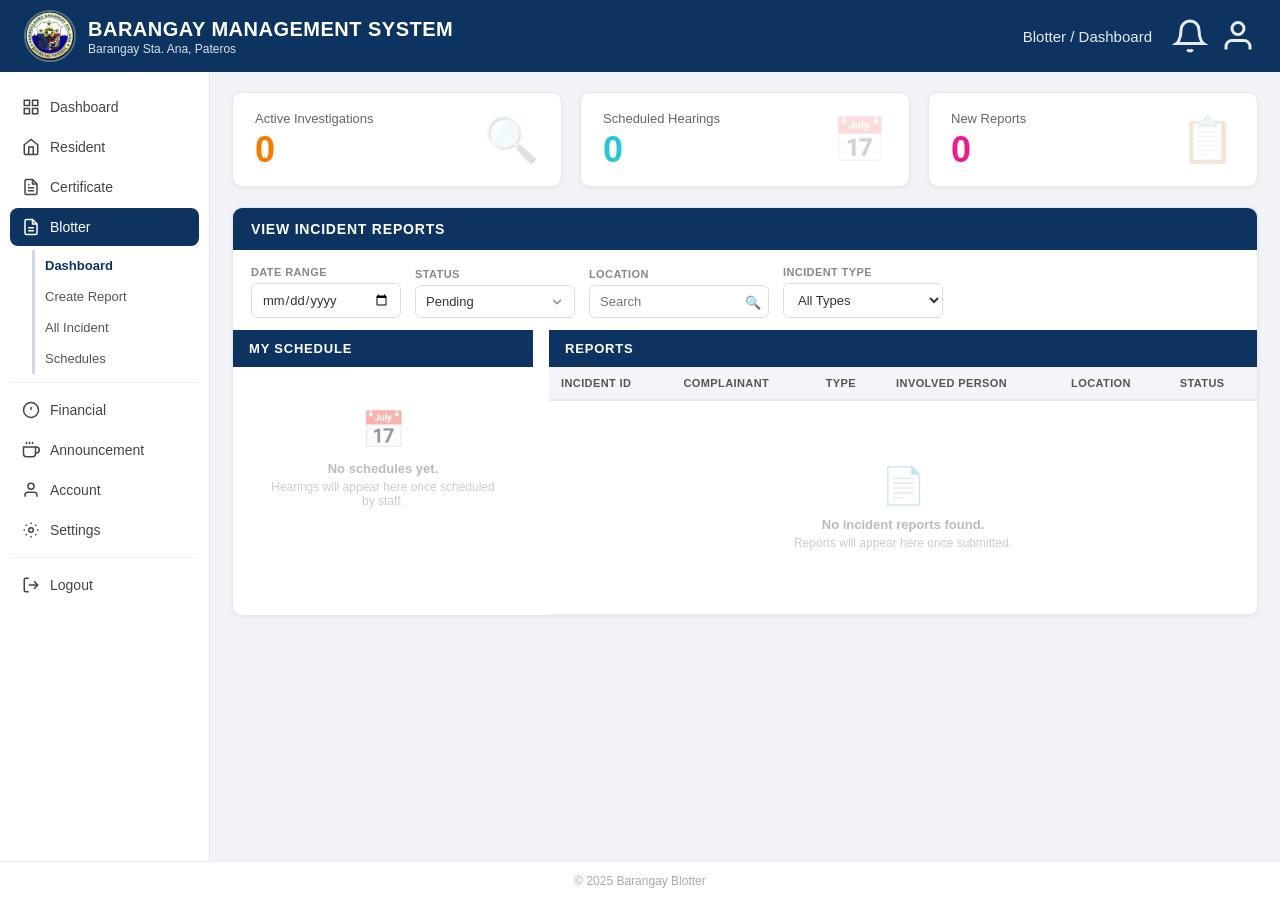
==== commit 21191e71: "Dashboard" ====
--- a/index.html
+++ b/index.html
@@ -170,13 +170,14 @@
             <div class="section-box">
                 <div class="section-header">VIEW INCIDENT REPORTS</div>
                 <div class="filters-row">
+                    <!-- Updated Date Range: No emoji, clean native picker -->
                     <div class="filter-group">
                         <label>Date Range</label>
                         <div class="date-wrap">
-                            <input class="filter-input" type="text" value="08/17/2025" style="width:150px;padding-right:28px;" />
-                            <span class="cal-icon">📅</span>
-                        </div>
-                    </div>
+                            <input class="filter-input" type="date" style="width:150px;" />
+                        </div>
+                    </div>
+                    <!-- Status Dropdown (Closed removed) -->
                     <div class="filter-group">
                         <label>Status</label>
                         <div class="dropdown-container" id="statusContainer">
@@ -190,10 +191,10 @@
                                 <div class="dropdown-option selected" data-value="Pending">Pending</div>
                                 <div class="dropdown-option" data-value="Investigation">Investigation</div>
                                 <div class="dropdown-option" data-value="Resolved">Resolved</div>
-                                <div class="dropdown-option" data-value="Closed">Closed</div>
                             </div>
                         </div>
                     </div>
+                    <!-- Location Search -->
                     <div class="filter-group">
                         <label>Location</label>
                         <div class="search-wrap">
@@ -201,13 +202,18 @@
                             <span class="search-icon">🔍</span>
                         </div>
                     </div>
+                    <!-- Incident Type Options (Updated) -->
                     <div class="filter-group">
                         <label>Incident Type</label>
                         <select class="filter-select" style="width:160px;">
-                            <option>Incident Type</option>
+                            <option>All Types</option>
+                            <option>Physical Abuse</option>
                             <option>Theft</option>
-                            <option>Assault</option>
-                            <option>Dispute</option>
+                            <option>Domestic Violence</option>
+                            <option>Verbal Abuse</option>
+                            <option>Trespassing</option>
+                            <option>Vandalism</option>
+                            <option>Others</option>
                         </select>
                     </div>
                 </div>
--- a/styles.css
+++ b/styles.css
@@ -279,20 +279,12 @@
     border-color: #0d3461;
 }
 
+/* ===== DATE WRAP (cleaned) ===== */
 .date-wrap {
     position: relative;
 }
 
-.date-wrap .cal-icon {
-    position: absolute;
-    right: 8px;
-    top: 50%;
-    transform: translateY(-50%);
-    color: #888;
-    font-size: 14px;
-    pointer-events: none;
-}
-
+/* ===== SEARCH WRAP ===== */
 .search-wrap {
     position: relative;
 }
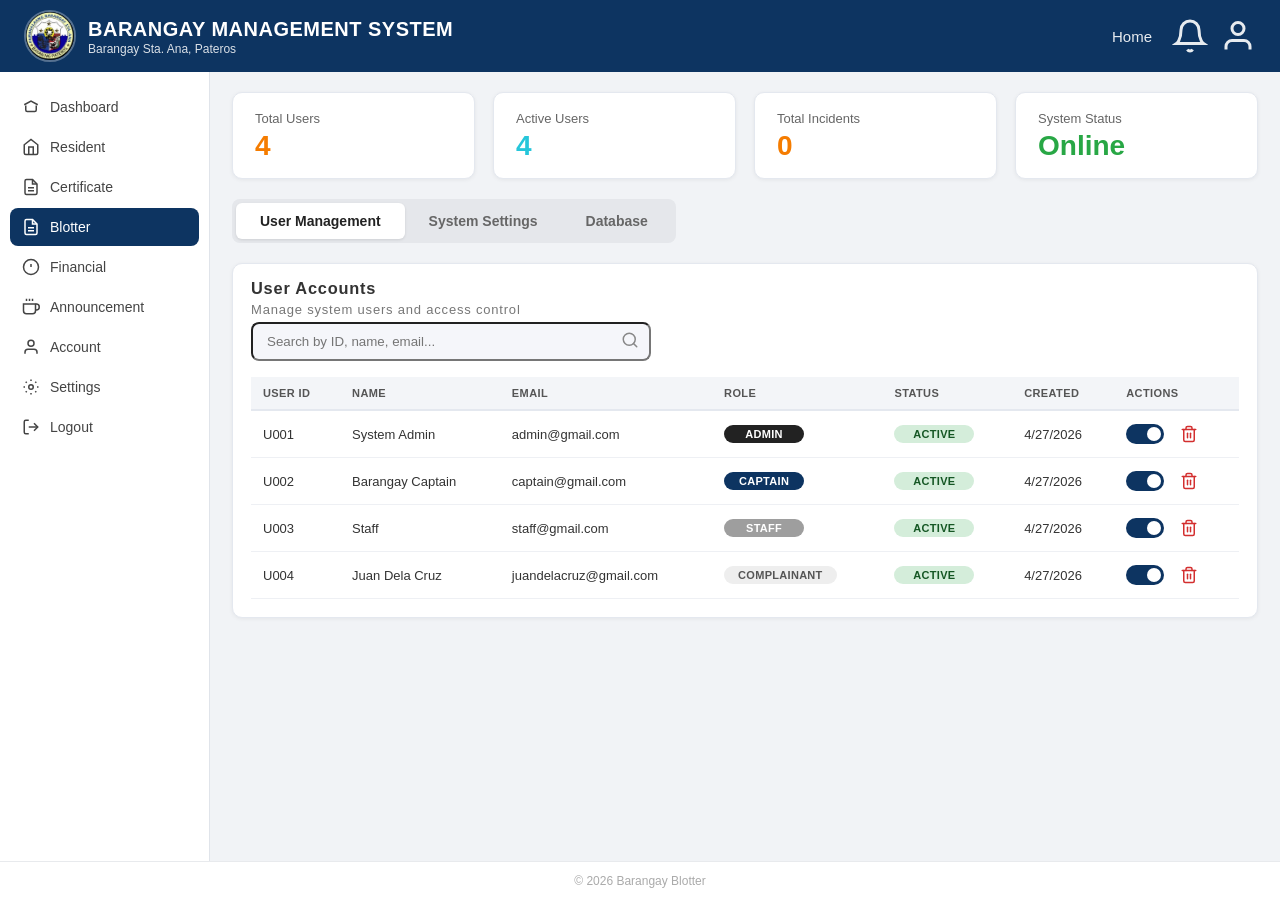
==== commit c2f3c746: "Add files via upload" ====
--- a/index.html
+++ b/index.html
@@ -4,12 +4,10 @@
     <meta charset="UTF-8" />
     <meta name="viewport" content="width=device-width, initial-scale=1.0" />
     <title>Barangay Management System</title>
-    <!-- Link to external CSS -->
     <link rel="stylesheet" href="styles.css" />
 </head>
 <body>
-
-    <!-- ======== HEADER ======== -->
+    <!-- ========== HEADER ========== -->
     <div class="header">
         <div class="header-left">
             <button class="hamburger" id="hamburgerBtn" aria-label="Open menu">
@@ -19,7 +17,6 @@
                     <line x1="3" y1="18" x2="21" y2="18" />
                 </svg>
             </button>
-            <!-- Logo: uses your local image -->
             <img class="logo-img" src="images/barangay logo.jpg" alt="Barangay Logo" />
             <div class="header-title">
                 <h1>BARANGAY MANAGEMENT SYSTEM</h1>
@@ -27,7 +24,7 @@
             </div>
         </div>
         <div class="header-right">
-            <span class="breadcrumb">Blotter / Dashboard</span>
+            <span class="breadcrumb">Home</span>
             <div class="header-icons">
                 <button class="icon-btn">
                     <svg viewBox="0 0 24 24" fill="none" stroke="currentColor" stroke-width="2">
@@ -45,20 +42,18 @@
         </div>
     </div>
 
-    <!-- ======== SIDEBAR OVERLAY ======== -->
+    <!-- ========== SIDEBAR OVERLAY ========== -->
     <div class="sidebar-overlay" id="sidebarOverlay"></div>
 
-    <!-- ======== BODY LAYOUT ======== -->
+    <!-- ========== LAYOUT ========== -->
     <div class="layout">
 
         <!-- ===== SIDEBAR ===== -->
         <div class="sidebar">
             <div class="nav-item">
                 <svg viewBox="0 0 24 24" fill="none" stroke="currentColor" stroke-width="2">
-                    <rect x="3" y="3" width="7" height="7" />
-                    <rect x="14" y="3" width="7" height="7" />
-                    <rect x="14" y="14" width="7" height="7" />
-                    <rect x="3" y="14" width="7" height="7" />
+                    <polyline points="3 9 12 4 21 9" />
+                    <path d="M5 10v6a2 2 0 0 0 2 2h10a2 2 0 0 0 2-2v-6" />
                 </svg>
                 Dashboard
             </div>
@@ -75,7 +70,6 @@
                     <polyline points="14 2 14 8 20 8" />
                     <line x1="16" y1="13" x2="8" y2="13" />
                     <line x1="16" y1="17" x2="8" y2="17" />
-                    <polyline points="10 9 9 9 8 9" />
                 </svg>
                 Certificate
             </div>
@@ -88,13 +82,6 @@
                 </svg>
                 Blotter
             </div>
-            <div class="submenu">
-                <div class="sub-item" style="font-weight:600;color:#0d3461;">Dashboard</div>
-                <div class="sub-item">Create Report</div>
-                <div class="sub-item">All Incident</div>
-                <div class="sub-item">Schedules</div>
-            </div>
-            <div class="nav-divider"></div>
             <div class="nav-item">
                 <svg viewBox="0 0 24 24" fill="none" stroke="currentColor" stroke-width="2">
                     <circle cx="12" cy="12" r="10" />
@@ -145,116 +132,161 @@
             <div class="stats-row">
                 <div class="stat-card">
                     <div>
-                        <div class="stat-label">Active Investigations</div>
-                        <div class="stat-val orange">0</div>
-                    </div>
-                    <div class="stat-icon">🔍</div>
+                        <div class="stat-label">Total Users</div>
+                        <div class="stat-val orange small-stat">4</div>
+                    </div>
                 </div>
                 <div class="stat-card">
                     <div>
-                        <div class="stat-label">Scheduled Hearings</div>
-                        <div class="stat-val teal">0</div>
-                    </div>
-                    <div class="stat-icon">📅</div>
+                        <div class="stat-label">Active Users</div>
+                        <div class="stat-val teal small-stat">4</div>
+                    </div>
                 </div>
                 <div class="stat-card">
                     <div>
-                        <div class="stat-label">New Reports</div>
-                        <div class="stat-val pink">0</div>
-                    </div>
-                    <div class="stat-icon">📋</div>
-                </div>
-            </div>
-
-            <!-- VIEW INCIDENT REPORTS -->
-            <div class="section-box">
-                <div class="section-header">VIEW INCIDENT REPORTS</div>
-                <div class="filters-row">
-                    <!-- Updated Date Range: No emoji, clean native picker -->
-                    <div class="filter-group">
-                        <label>Date Range</label>
-                        <div class="date-wrap">
-                            <input class="filter-input" type="date" style="width:150px;" />
-                        </div>
-                    </div>
-                    <!-- Status Dropdown (Closed removed) -->
-                    <div class="filter-group">
-                        <label>Status</label>
-                        <div class="dropdown-container" id="statusContainer">
-                            <div class="dropdown-trigger" id="statusTrigger">
-                                <span id="statusLabel">Pending</span>
-                                <svg class="dropdown-arrow" viewBox="0 0 24 24" fill="none" stroke="currentColor" stroke-width="2.5" stroke-linecap="round" stroke-linejoin="round" style="width:14px;height:14px;color:#888;flex-shrink:0;transition:transform 0.2s;">
-                                    <polyline points="6 9 12 15 18 9" />
+                        <div class="stat-label">Total Incidents</div>
+                        <div class="stat-val orange small-stat">0</div>
+                    </div>
+                </div>
+                <div class="stat-card">
+                    <div>
+                        <div class="stat-label">System Status</div>
+                        <div class="stat-val teal small-stat" style="color:#28a745;font-size:24px;">Online</div>
+                    </div>
+                </div>
+            </div>
+
+            <!-- TABS -->
+            <div class="tabs-container">
+                <button class="tab-btn active" data-tab="tabUserManagement">User Management</button>
+                <button class="tab-btn" data-tab="tabSystemSettings">System Settings</button>
+                <button class="tab-btn" data-tab="tabDatabase">Database</button>
+            </div>
+
+            <!-- ===== TAB 1: USER MANAGEMENT ===== -->
+            <div id="tabUserManagement" class="tab-content active">
+                <div class="section-box">
+                    <div class="section-header" style="background:transparent;color:#333;padding:15px 18px 5px;">
+                        <h3 style="font-weight:700;margin-bottom:4px;">User Accounts</h3>
+                        <p style="font-size:13px;color:#777;font-weight:400;">Manage system users and access control</p>
+                    </div>
+                    <div style="padding:0 18px 18px;">
+                        <div class="search-wrap" style="margin-bottom:16px;width:100%;max-width:400px;">
+                            <input class="filter-input" type="text" placeholder="Search by ID, name, email..." style="width:100%;padding:10px 14px;border-radius:8px;background:#f5f6fa;" />
+                            <span class="search-icon">
+                                <svg viewBox="0 0 24 24" fill="none" stroke="currentColor" stroke-width="2" stroke-linecap="round" stroke-linejoin="round" width="18" height="18" style="color:#888;">
+                                    <circle cx="11" cy="11" r="8" />
+                                    <line x1="21" y1="21" x2="16.65" y2="16.65" />
                                 </svg>
-                            </div>
-                            <div class="dropdown-menu" id="statusMenu">
-                                <div class="dropdown-option selected" data-value="Pending">Pending</div>
-                                <div class="dropdown-option" data-value="Investigation">Investigation</div>
-                                <div class="dropdown-option" data-value="Resolved">Resolved</div>
-                            </div>
-                        </div>
-                    </div>
-                    <!-- Location Search -->
-                    <div class="filter-group">
-                        <label>Location</label>
-                        <div class="search-wrap">
-                            <input class="filter-input" type="text" placeholder="Search" style="width:180px;padding-right:28px;" />
-                            <span class="search-icon">🔍</span>
-                        </div>
-                    </div>
-                    <!-- Incident Type Options (Updated) -->
-                    <div class="filter-group">
-                        <label>Incident Type</label>
-                        <select class="filter-select" style="width:160px;">
-                            <option>All Types</option>
-                            <option>Physical Abuse</option>
-                            <option>Theft</option>
-                            <option>Domestic Violence</option>
-                            <option>Verbal Abuse</option>
-                            <option>Trespassing</option>
-                            <option>Vandalism</option>
-                            <option>Others</option>
-                        </select>
-                    </div>
-                </div>
-                <div style="height:8px;"></div>
-
-                <!-- TWO COLUMN LAYOUT -->
-                <div class="two-col" style="padding:0 0 0 0;">
-                    <!-- MY SCHEDULE -->
-                    <div class="col-left">
-                        <div style="background:#0d3461;color:white;padding:11px 16px;font-size:13px;font-weight:700;letter-spacing:0.8px;">MY SCHEDULE</div>
-                        <div class="schedule-list">
-                            <div class="empty-state">
-                                <div class="empty-icon">📅</div>
-                                <p>No schedules yet.</p>
-                                <span>Hearings will appear here once scheduled by staff.</span>
-                            </div>
-                        </div>
-                    </div>
-
-                    <!-- INCIDENT REPORTS TABLE -->
-                    <div class="col-right">
-                        <div style="background:#0d3461;color:white;padding:11px 16px;font-size:13px;font-weight:700;letter-spacing:0.8px;">REPORTS</div>
+                            </span>
+                        </div>
                         <div class="table-wrap">
                             <table>
                                 <thead>
                                     <tr>
-                                        <th>Incident ID</th>
-                                        <th>Complainant</th>
-                                        <th>Type</th>
-                                        <th>Involved Person</th>
-                                        <th>Location</th>
+                                        <th>User ID</th>
+                                        <th>Name</th>
+                                        <th>Email</th>
+                                        <th>Role</th>
                                         <th>Status</th>
+                                        <th>Created</th>
+                                        <th>Actions</th>
                                     </tr>
                                 </thead>
                                 <tbody>
                                     <tr>
-                                        <td colspan="6" style="text-align:center;padding:36px 12px;">
-                                            <div class="empty-state">
-                                                <div class="empty-icon">📄</div>
-                                                <p>No incident reports found.</p>
-                                                <span>Reports will appear here once submitted.</span>
+                                        <td>U001</td>
+                                        <td>System Admin</td>
+                                        <td>admin@gmail.com</td>
+                                        <td><span class="role-badge admin">admin</span></td>
+                                        <td><span class="status-badge active">active</span></td>
+                                        <td>4/27/2026</td>
+                                        <td>
+                                            <div class="action-cell">
+                                                <label class="toggle-switch">
+                                                    <input type="checkbox" checked class="user-toggle" />
+                                                    <span class="slider round"></span>
+                                                </label>
+                                                <span class="action-icon delete-icon">
+                                                    <svg viewBox="0 0 24 24" fill="none" stroke="currentColor" stroke-width="2" stroke-linecap="round" stroke-linejoin="round" width="18" height="18">
+                                                        <polyline points="3 6 5 6 21 6" />
+                                                        <path d="M19 6v14a2 2 0 0 1-2 2H7a2 2 0 0 1-2-2V6m3 0V4a2 2 0 0 1 2-2h4a2 2 0 0 1 2 2v2" />
+                                                        <line x1="10" y1="11" x2="10" y2="17" />
+                                                        <line x1="14" y1="11" x2="14" y2="17" />
+                                                    </svg>
+                                                </span>
+                                            </div>
+                                        </td>
+                                    </tr>
+                                    <tr>
+                                        <td>U002</td>
+                                        <td>Barangay Captain</td>
+                                        <td>captain@gmail.com</td>
+                                        <td><span class="role-badge captain">captain</span></td>
+                                        <td><span class="status-badge active">active</span></td>
+                                        <td>4/27/2026</td>
+                                        <td>
+                                            <div class="action-cell">
+                                                <label class="toggle-switch">
+                                                    <input type="checkbox" checked class="user-toggle" />
+                                                    <span class="slider round"></span>
+                                                </label>
+                                                <span class="action-icon delete-icon">
+                                                    <svg viewBox="0 0 24 24" fill="none" stroke="currentColor" stroke-width="2" stroke-linecap="round" stroke-linejoin="round" width="18" height="18">
+                                                        <polyline points="3 6 5 6 21 6" />
+                                                        <path d="M19 6v14a2 2 0 0 1-2 2H7a2 2 0 0 1-2-2V6m3 0V4a2 2 0 0 1 2-2h4a2 2 0 0 1 2 2v2" />
+                                                        <line x1="10" y1="11" x2="10" y2="17" />
+                                                        <line x1="14" y1="11" x2="14" y2="17" />
+                                                    </svg>
+                                                </span>
+                                            </div>
+                                        </td>
+                                    </tr>
+                                    <tr>
+                                        <td>U003</td>
+                                        <td>Staff</td>
+                                        <td>staff@gmail.com</td>
+                                        <td><span class="role-badge staff">staff</span></td>
+                                        <td><span class="status-badge active">active</span></td>
+                                        <td>4/27/2026</td>
+                                        <td>
+                                            <div class="action-cell">
+                                                <label class="toggle-switch">
+                                                    <input type="checkbox" checked class="user-toggle" />
+                                                    <span class="slider round"></span>
+                                                </label>
+                                                <span class="action-icon delete-icon">
+                                                    <svg viewBox="0 0 24 24" fill="none" stroke="currentColor" stroke-width="2" stroke-linecap="round" stroke-linejoin="round" width="18" height="18">
+                                                        <polyline points="3 6 5 6 21 6" />
+                                                        <path d="M19 6v14a2 2 0 0 1-2 2H7a2 2 0 0 1-2-2V6m3 0V4a2 2 0 0 1 2-2h4a2 2 0 0 1 2 2v2" />
+                                                        <line x1="10" y1="11" x2="10" y2="17" />
+                                                        <line x1="14" y1="11" x2="14" y2="17" />
+                                                    </svg>
+                                                </span>
+                                            </div>
+                                        </td>
+                                    </tr>
+                                    <tr>
+                                        <td>U004</td>
+                                        <td>Juan Dela Cruz</td>
+                                        <td>juandelacruz@gmail.com</td>
+                                        <td><span class="role-badge complainant">complainant</span></td>
+                                        <td><span class="status-badge active">active</span></td>
+                                        <td>4/27/2026</td>
+                                        <td>
+                                            <div class="action-cell">
+                                                <label class="toggle-switch">
+                                                    <input type="checkbox" checked class="user-toggle" />
+                                                    <span class="slider round"></span>
+                                                </label>
+                                                <span class="action-icon delete-icon">
+                                                    <svg viewBox="0 0 24 24" fill="none" stroke="currentColor" stroke-width="2" stroke-linecap="round" stroke-linejoin="round" width="18" height="18">
+                                                        <polyline points="3 6 5 6 21 6" />
+                                                        <path d="M19 6v14a2 2 0 0 1-2 2H7a2 2 0 0 1-2-2V6m3 0V4a2 2 0 0 1 2-2h4a2 2 0 0 1 2 2v2" />
+                                                        <line x1="10" y1="11" x2="10" y2="17" />
+                                                        <line x1="14" y1="11" x2="14" y2="17" />
+                                                    </svg>
+                                                </span>
                                             </div>
                                         </td>
                                     </tr>
@@ -265,13 +297,146 @@
                 </div>
             </div>
 
-        </div><!-- end main -->
-    </div><!-- end layout -->
-
-    <!-- ======== FOOTER ======== -->
-    <div class="footer">© 2025 Barangay Blotter</div>
-
-    <!-- Link to external JavaScript -->
+            <!-- ===== TAB 2: SYSTEM SETTINGS ===== -->
+            <div id="tabSystemSettings" class="tab-content" style="display:none;">
+                <div class="section-box">
+                    <div class="section-header" style="background:transparent;color:#333;padding:15px 18px 5px;">
+                        <h3 style="font-weight:700;margin-bottom:4px;">⚙️ System Configuration</h3>
+                        <p style="font-size:13px;color:#777;font-weight:400;">Configure system behavior and preferences</p>
+                    </div>
+                    <div style="padding:0 18px 18px;">
+                        <div class="setting-card">
+                            <div class="setting-info">
+                                <h4>Email Notification</h4>
+                                <p>Send email alerts for new incidents</p>
+                            </div>
+                            <label class="toggle-switch">
+                                <input type="checkbox" checked />
+                                <span class="slider round"></span>
+                            </label>
+                        </div>
+                        <div class="setting-card">
+                            <div class="setting-info">
+                                <h4>Require Approval</h4>
+                                <p>All new complaints require captain approval</p>
+                            </div>
+                            <label class="toggle-switch">
+                                <input type="checkbox" checked />
+                                <span class="slider round"></span>
+                            </label>
+                        </div>
+                        <div class="setting-card">
+                            <div class="setting-info">
+                                <h4>Maintenance Mode</h4>
+                                <p>Disable public access to the system</p>
+                            </div>
+                            <label class="toggle-switch">
+                                <input type="checkbox" />
+                                <span class="slider round"></span>
+                            </label>
+                        </div>
+                        <div class="setting-card">
+                            <div class="setting-info">
+                                <h4>Auto-Archive Period</h4>
+                                <p>Automatically archive resolved incidents after specified days</p>
+                            </div>
+                            <div class="setting-action">
+                                <select class="filter-select" style="width:120px;">
+                                    <option value="90">90 days</option>
+                                    <option value="30">30 days</option>
+                                    <option value="60">60 days</option>
+                                </select>
+                            </div>
+                        </div>
+                        <div style="margin-top:20px;text-align:center;">
+                            <button class="btn-save-settings" onclick="alert('Settings saved successfully!')">Save Settings</button>
+                        </div>
+                    </div>
+                </div>
+            </div>
+
+            <!-- ===== TAB 3: DATABASE ===== -->
+            <div id="tabDatabase" class="tab-content" style="display:none;">
+                <div class="section-box">
+                    <div class="section-header" style="background:transparent;color:#333;padding:15px 18px 5px;">
+                        <h3 style="font-weight:700;margin-bottom:4px;">🗄️ Database Management</h3>
+                        <p style="font-size:13px;color:#777;font-weight:400;">Backup, restore, and manage system data</p>
+                    </div>
+                    <div style="padding:0 18px 18px;">
+                        <!-- HORIZONTAL BACKUP CARDS -->
+                        <div class="backup-cards-container">
+                            <!-- LEFT: Create Backup -->
+                            <div class="backup-card">
+                                <h4>Backup Data</h4>
+                                <p style="font-size:13px;color:#666;margin-bottom:16px;">Export all system data including users and incidents</p>
+                                <button class="btn-backup">
+                                    <svg viewBox="0 0 24 24" fill="none" stroke="currentColor" stroke-width="2" stroke-linecap="round" stroke-linejoin="round" width="18" height="18" style="vertical-align:middle;margin-right:6px;">
+                                        <path d="M21 15v4a2 2 0 0 1-2 2H5a2 2 0 0 1-2-2v-4" />
+                                        <polyline points="7 10 12 15 17 10" />
+                                        <line x1="12" y1="15" x2="12" y2="3" />
+                                    </svg>
+                                    Create Backup
+                                </button>
+                            </div>
+                            <!-- RIGHT: Clear Data -->
+                            <div class="backup-card">
+                                <h4>Clear Data</h4>
+                                <p style="font-size:13px;color:#666;margin-bottom:16px;">Clear all system data including users and incidents</p>
+                                <button class="btn-clear">
+                                    <svg viewBox="0 0 24 24" fill="none" stroke="currentColor" stroke-width="2" stroke-linecap="round" stroke-linejoin="round" width="18" height="18" style="vertical-align:middle;margin-right:6px;">
+                                        <polyline points="3 6 5 6 21 6" />
+                                        <path d="M19 6v14a2 2 0 0 1-2 2H7a2 2 0 0 1-2-2V6m3 0V4a2 2 0 0 1 2-2h4a2 2 0 0 1 2 2v2" />
+                                        <line x1="10" y1="11" x2="10" y2="17" />
+                                        <line x1="14" y1="11" x2="14" y2="17" />
+                                    </svg>
+                                    Clear Data
+                                </button>
+                            </div>
+                        </div>
+
+                        <div class="db-stats-box">
+                            <div class="db-stat">
+                                <div class="db-stat-label">Total Users</div>
+                                <div class="db-stat-value">4</div>
+                            </div>
+                            <div class="db-stat">
+                                <div class="db-stat-label">Total Incidents</div>
+                                <div class="db-stat-value">0</div>
+                            </div>
+                            <div class="db-stat">
+                                <div class="db-stat-label">Storage Used</div>
+                                <div class="db-stat-value">0.5 KB</div>
+                            </div>
+                            <div class="db-stat">
+                                <div class="db-stat-label">Last Backup</div>
+                                <div class="db-stat-value">April 26, 2026</div>
+                            </div>
+                        </div>
+
+                        <div class="section-box" style="margin-top:16px;">
+                            <div style="padding:12px 18px;">
+                                <h4 style="font-weight:700;font-size:14px;margin-bottom:4px;">System Logs</h4>
+                                <p style="font-size:12px;color:#777;margin-bottom:12px;">Recent system activity</p>
+                                <div class="log-item">
+                                    <span style="color:#999;font-size:12px;">4/27/2026, 12:01:53 PM –</span>
+                                    <span style="font-size:13px;">Admin logged in</span>
+                                </div>
+                                <div class="log-item">
+                                    <span style="color:#999;font-size:12px;">4/27/2026, 12:01:53 PM –</span>
+                                    <span style="font-size:13px;">System started</span>
+                                </div>
+                            </div>
+                        </div>
+                    </div>
+                </div>
+            </div>
+
+        </div>
+    </div>
+
+    <!-- ========== FOOTER ========== -->
+    <div class="footer">© 2026 Barangay Blotter</div>
+
     <script src="script.js"></script>
 </body>
 </html>
--- a/styles.css
+++ b/styles.css
@@ -141,32 +141,6 @@
     color: white;
 }
 
-.submenu {
-    margin: 4px 0 4px 0;
-    border-left: 3px solid #d0d8e8;
-    margin-left: 22px;
-}
-
-.sub-item {
-    padding: 8px 10px;
-    font-size: 13px;
-    color: #555;
-    cursor: pointer;
-    transition: all 0.2s;
-    border-radius: 0 6px 6px 0;
-}
-
-.sub-item:hover {
-    color: #0d3461;
-    background: #f0f4ff;
-}
-
-.nav-divider {
-    height: 1px;
-    background: #f0f2f5;
-    margin: 8px 0;
-}
-
 /* ===== MAIN ===== */
 .main {
     flex: 1;
@@ -208,19 +182,49 @@
 .stat-val.orange {
     color: #f57c00;
 }
+
 .stat-val.teal {
     color: #26c6da;
 }
-.stat-val.pink {
-    color: #e91e8c;
-}
-
-.stat-icon {
-    font-size: 44px;
-    opacity: 0.18;
-}
-
-/* ===== REPORT SECTION ===== */
+
+.small-stat {
+    font-size: 28px !important;
+}
+
+/* ===== TABS ===== */
+.tabs-container {
+    display: flex;
+    gap: 0;
+    margin-bottom: 20px;
+    background: #e5e7eb;
+    border-radius: 8px;
+    padding: 4px;
+    display: inline-flex;
+}
+
+.tab-btn {
+    background: transparent;
+    border: none;
+    padding: 10px 24px;
+    font-size: 14px;
+    font-weight: 600;
+    color: #666;
+    cursor: pointer;
+    border-radius: 6px;
+    transition: all 0.2s;
+}
+
+.tab-btn:hover {
+    color: #0d3461;
+}
+
+.tab-btn.active {
+    background: white;
+    color: #222;
+    box-shadow: 0 1px 3px rgba(0, 0, 0, 0.1);
+}
+
+/* ===== SECTION BOX ===== */
 .section-box {
     background: white;
     border-radius: 10px;
@@ -237,190 +241,6 @@
     font-size: 14px;
     font-weight: 700;
     letter-spacing: 0.8px;
-}
-
-/* ===== FILTERS ===== */
-.filters-row {
-    display: flex;
-    gap: 14px;
-    padding: 16px 18px 4px;
-    align-items: flex-end;
-    flex-wrap: wrap;
-}
-
-.filter-group {
-    display: flex;
-    flex-direction: column;
-}
-
-.filter-group label {
-    font-size: 11px;
-    font-weight: 600;
-    color: #888;
-    margin-bottom: 5px;
-    text-transform: uppercase;
-    letter-spacing: 0.4px;
-}
-
-.filter-input,
-.filter-select {
-    padding: 8px 10px;
-    border: 1px solid #d8dde8;
-    border-radius: 6px;
-    font-size: 13px;
-    font-family: inherit;
-    color: #333;
-    background: white;
-    outline: none;
-}
-
-.filter-input:focus,
-.filter-select:focus {
-    border-color: #0d3461;
-}
-
-/* ===== DATE WRAP (cleaned) ===== */
-.date-wrap {
-    position: relative;
-}
-
-/* ===== SEARCH WRAP ===== */
-.search-wrap {
-    position: relative;
-}
-
-.search-wrap .search-icon {
-    position: absolute;
-    right: 8px;
-    top: 50%;
-    transform: translateY(-50%);
-    color: #aaa;
-    font-size: 13px;
-    pointer-events: none;
-}
-
-/* ===== CUSTOM DROPDOWN ===== */
-.dropdown-container {
-    position: relative;
-    display: inline-block;
-}
-
-.dropdown-trigger {
-    display: flex;
-    align-items: center;
-    justify-content: space-between;
-    gap: 24px;
-    padding: 8px 10px;
-    border: 1px solid #d8dde8;
-    border-radius: 6px;
-    font-size: 13px;
-    font-family: inherit;
-    color: #333;
-    background: white;
-    cursor: pointer;
-    width: 160px;
-    user-select: none;
-    transition: border-color 0.2s;
-}
-
-.dropdown-trigger:hover {
-    border-color: #0d3461;
-}
-
-.dropdown-trigger.open {
-    border-color: #0d3461;
-}
-
-.dropdown-trigger.open .dropdown-arrow {
-    transform: rotate(180deg);
-}
-
-.dropdown-menu {
-    display: none;
-    position: absolute;
-    top: calc(100% + 2px);
-    left: 0;
-    z-index: 200;
-    background: white;
-    border: 1px solid #d8dde8;
-    border-radius: 6px;
-    box-shadow: 0 4px 16px rgba(0, 0, 0, 0.12);
-    min-width: 160px;
-}
-
-.dropdown-menu.open {
-    display: block;
-}
-
-.dropdown-option {
-    padding: 9px 14px;
-    font-size: 13px;
-    color: #333;
-    cursor: pointer;
-}
-
-.dropdown-option:hover {
-    background: #f0f4ff;
-}
-
-.dropdown-option.selected {
-    background: #4d9de8;
-    color: white;
-}
-
-/* ===== TWO COLUMN ===== */
-.two-col {
-    display: flex;
-    gap: 16px;
-}
-
-.col-left {
-    width: 300px;
-    flex-shrink: 0;
-}
-
-.col-right {
-    flex: 1;
-}
-
-/* ===== SCHEDULE ===== */
-.schedule-list {
-    padding: 14px 16px;
-    display: flex;
-    flex-direction: column;
-    gap: 12px;
-}
-
-.schedule-item {
-    display: flex;
-    gap: 12px;
-    align-items: flex-start;
-    padding: 10px 12px;
-    border-left: 5px solid #0d3461;
-    background: #f8fafc;
-    border-radius: 0 6px 6px 0;
-}
-
-.sch-dot {
-    width: 10px;
-    height: 10px;
-    background: #0d3461;
-    border-radius: 50%;
-    margin-top: 4px;
-    flex-shrink: 0;
-}
-
-.sch-body h4 {
-    font-size: 13px;
-    font-weight: 600;
-    color: #222;
-    margin-bottom: 2px;
-}
-
-.sch-body p {
-    font-size: 12px;
-    color: #777;
-    line-height: 1.5;
 }
 
 /* ===== TABLE ===== */
@@ -458,82 +278,280 @@
     background: #f9fbff;
 }
 
-.badge {
+/* ===== ROLE BADGES ===== */
+.role-badge {
     display: inline-block;
-    padding: 3px 10px;
+    padding: 3px 14px;
     border-radius: 20px;
     font-size: 11px;
     font-weight: 700;
     text-transform: uppercase;
     letter-spacing: 0.3px;
-}
-
-.badge-inv {
-    background: #f57c00;
-    color: white;
-}
-.badge-pend {
-    background: #ffc107;
+    min-width: 80px;
+    text-align: center;
+}
+
+.role-badge.admin {
+    background: #222;
+    color: white;
+}
+
+.role-badge.captain {
+    background: #0d3461;
+    color: white;
+}
+
+.role-badge.staff {
+    background: #9e9e9e;
+    color: white;
+}
+
+.role-badge.complainant {
+    background: #eee;
+    color: #555;
+}
+
+/* ===== STATUS BADGE ===== */
+.status-badge {
+    display: inline-block;
+    padding: 3px 14px;
+    border-radius: 20px;
+    font-size: 11px;
+    font-weight: 700;
+    text-transform: uppercase;
+    letter-spacing: 0.3px;
+    min-width: 80px;
+    text-align: center;
+    transition: all 0.3s;
+}
+
+.status-badge.active {
+    background: #d4edda;
+    color: #155724;
+}
+
+.status-badge.inactive {
+    background: #e0e0e0;
+    color: #666;
+}
+
+/* ===== TOGGLE SWITCH ===== */
+.toggle-switch {
+    position: relative;
+    display: inline-block;
+    width: 38px;
+    height: 20px;
+    cursor: pointer;
+}
+
+.toggle-switch input {
+    opacity: 0;
+    width: 0;
+    height: 0;
+}
+
+.toggle-switch .slider {
+    position: absolute;
+    cursor: pointer;
+    top: 0;
+    left: 0;
+    right: 0;
+    bottom: 0;
+    background-color: #ccc;
+    transition: .4s;
+    border-radius: 34px;
+}
+
+.toggle-switch .slider:before {
+    position: absolute;
+    content: "";
+    height: 14px;
+    width: 14px;
+    left: 3px;
+    bottom: 3px;
+    background-color: white;
+    transition: .4s;
+    border-radius: 50%;
+}
+
+.toggle-switch input:checked + .slider {
+    background-color: #0d3461;
+}
+
+.toggle-switch input:checked + .slider:before {
+    transform: translateX(18px);
+}
+
+/* ===== ACTION CELL ===== */
+.action-cell {
+    display: flex;
+    gap: 12px;
+    align-items: center;
+}
+
+.delete-icon {
+    color: #d32f2f;
+    cursor: pointer;
+    padding: 4px;
+    border-radius: 4px;
+    transition: background 0.2s;
+    display: flex;
+    align-items: center;
+    justify-content: center;
+}
+
+.delete-icon:hover {
+    background: #ffebee;
+}
+
+/* ===== SEARCH ===== */
+.search-wrap {
+    position: relative;
+}
+
+.search-icon {
+    position: absolute;
+    right: 12px;
+    top: 50%;
+    transform: translateY(-50%);
+    pointer-events: none;
+}
+
+/* ===== SETTING CARD ===== */
+.setting-card {
+    display: flex;
+    justify-content: space-between;
+    align-items: center;
+    padding: 16px 18px;
+    border: 1px solid #e4e8ef;
+    border-radius: 8px;
+    margin-bottom: 12px;
+    background: white;
+}
+
+.setting-info h4 {
+    font-size: 14px;
+    font-weight: 600;
+    margin-bottom: 2px;
+}
+
+.setting-info p {
+    font-size: 12px;
+    color: #777;
+}
+
+/* ===== DATABASE ===== */
+.backup-cards-container {
+    display: flex;
+    gap: 20px;
+    margin-bottom: 20px;
+}
+
+.backup-card {
+    flex: 1;
+    padding: 20px;
+    border: 1px solid #e4e8ef;
+    border-radius: 8px;
+    background: white;
+}
+
+.backup-card h4 {
+    font-size: 15px;
+    font-weight: 600;
+    margin-bottom: 4px;
+}
+
+.backup-card p {
+    font-size: 13px;
+    color: #666;
+    margin-bottom: 16px;
+}
+
+.btn-backup {
+    width: 100%;
+    background: #0d3461;
+    color: white;
+    border: none;
+    padding: 10px;
+    border-radius: 6px;
+    font-weight: 600;
+    cursor: pointer;
+    display: flex;
+    align-items: center;
+    justify-content: center;
+    gap: 6px;
+}
+
+.btn-backup:hover {
+    background: #0a2a4f;
+}
+
+.btn-clear {
+    width: 100%;
+    background: #dc3545;
+    color: white;
+    border: none;
+    padding: 10px;
+    border-radius: 6px;
+    font-weight: 600;
+    cursor: pointer;
+    display: flex;
+    align-items: center;
+    justify-content: center;
+    gap: 6px;
+}
+
+.btn-clear:hover {
+    background: #c9302c;
+}
+
+/* ===== DB STATS ===== */
+.db-stats-box {
+    background: #e3f2fd;
+    border-radius: 8px;
+    padding: 16px 20px;
+    display: flex;
+    justify-content: space-between;
+    margin-bottom: 16px;
+}
+
+.db-stat {
+    text-align: center;
+}
+
+.db-stat-label {
+    font-size: 12px;
+    color: #666;
+}
+
+.db-stat-value {
+    font-size: 16px;
+    font-weight: 600;
     color: #333;
 }
-.badge-res {
-    background: #43a047;
-    color: white;
-}
-
-/* ===== EMPTY STATE ===== */
-.empty-state {
-    display: flex;
-    flex-direction: column;
-    align-items: center;
-    padding: 28px 16px;
-    color: #aaa;
-}
-
-.empty-state .empty-icon {
-    font-size: 36px;
-    margin-bottom: 10px;
-    opacity: 0.4;
-}
-
-.empty-state p {
-    font-size: 13px;
+
+/* ===== LOGS ===== */
+.log-item {
+    padding: 8px 12px;
+    background: #f8f9fa;
+    border-radius: 4px;
+    margin-bottom: 4px;
+}
+
+/* ===== BUTTONS ===== */
+.btn-save-settings {
+    background: #0d3461;
+    color: white;
+    border: none;
+    padding: 10px 40px;
+    border-radius: 6px;
     font-weight: 600;
-    color: #bbb;
-    margin-bottom: 4px;
-}
-
-.empty-state span {
-    font-size: 12px;
-    color: #ccc;
-    text-align: center;
-}
-
-/* ===== HAMBURGER ===== */
-.hamburger {
-    display: none;
-    background: none;
-    border: none;
-    color: white;
-    cursor: pointer;
-    padding: 4px;
-}
-
-.hamburger svg {
-    width: 24px;
-    height: 24px;
-}
-
-.sidebar-overlay {
-    display: none;
-    position: fixed;
-    inset: 0;
-    background: rgba(0, 0, 0, 0.4);
-    z-index: 90;
-}
-
-.sidebar-overlay.show {
-    display: block;
+    cursor: pointer;
+    width: 100%;
+}
+
+.btn-save-settings:hover {
+    background: #0a2a4f;
 }
 
 /* ===== FOOTER ===== */
@@ -547,48 +565,73 @@
     flex-shrink: 0;
 }
 
-/* ============================================================
-   RESPONSIVE
-   ============================================================ */
+/* ===== HAMBURGER ===== */
+.hamburger {
+    display: none;
+    background: none;
+    border: none;
+    color: white;
+    cursor: pointer;
+    padding: 4px;
+}
+
+.hamburger svg {
+    width: 24px;
+    height: 24px;
+}
+
+.sidebar-overlay {
+    display: none;
+    position: fixed;
+    inset: 0;
+    background: rgba(0, 0, 0, 0.4);
+    z-index: 90;
+}
+
+.sidebar-overlay.show {
+    display: block;
+}
+
+/* ===== RESPONSIVE ===== */
 @media (max-width: 768px) {
     body {
         height: auto;
         min-height: 100vh;
     }
 
-    /* Header */
     .header {
         padding: 0 14px;
         height: 60px;
     }
+
     .header-title h1 {
         font-size: 13px;
-        letter-spacing: 0;
-    }
+    }
+
     .header-title p {
         font-size: 10px;
     }
+
     .logo-img {
         width: 40px;
         height: 40px;
     }
-    .header-left {
-        gap: 8px;
-    }
+
     .breadcrumb {
         display: none;
     }
+
     .hamburger {
         display: flex;
         align-items: center;
         margin-right: 4px;
     }
 
-    /* Sidebar becomes a drawer */
     .layout {
         flex-direction: column;
         overflow: visible;
     }
+
     .sidebar {
         position: fixed;
         top: 0;
@@ -598,93 +641,46 @@
         transition: left 0.28s cubic-bezier(0.4, 0, 0.2, 1);
         padding-top: 72px;
     }
+
     .sidebar.open {
         left: 0;
         box-shadow: 4px 0 20px rgba(0, 0, 0, 0.18);
     }
 
-    /* Main */
     .main {
         padding: 14px 12px;
         overflow-y: visible;
     }
 
-    /* Stat cards — stack */
     .stats-row {
         flex-direction: column;
         gap: 10px;
-        margin-bottom: 14px;
-    }
-    .stat-card {
-        padding: 14px 16px;
-    }
-    .stat-val {
-        font-size: 28px;
-    }
-    .stat-icon {
-        font-size: 36px;
-    }
-
-    /* Filters — stack */
-    .filters-row {
+    }
+
+    .tabs-container {
+        display: flex;
+        flex-wrap: wrap;
+        gap: 4px;
+        width: 100%;
+    }
+
+    .tab-btn {
+        flex: 1;
+        text-align: center;
+        padding: 8px;
+        font-size: 12px;
+    }
+
+    .backup-cards-container {
         flex-direction: column;
-        gap: 10px;
-        padding: 12px 14px 4px;
-    }
-    .filter-input,
-    .filter-select,
-    .dropdown-trigger {
-        width: 100% !important;
-    }
-    .dropdown-container {
-        width: 100%;
-    }
-    .dropdown-menu {
-        width: 100%;
-    }
-    .date-wrap,
-    .search-wrap {
-        width: 100%;
-    }
-    .date-wrap input {
-        width: 100% !important;
-    }
-    .search-wrap input {
-        width: 100% !important;
-    }
-
-    /* Two-col — stack */
+    }
+
+    .db-stats-box {
+        flex-direction: column;
+        gap: 8px;
+    }
+
     .two-col {
         flex-direction: column;
     }
-    .col-left {
-        width: 100%;
-    }
-    .col-right {
-        width: 100%;
-    }
-
-    /* Section header text */
-    .section-header {
-        font-size: 13px;
-        padding: 11px 14px;
-    }
-
-    /* Table font */
-    table {
-        font-size: 12px;
-    }
-    th,
-    td {
-        padding: 8px 10px;
-    }
-}
-
-@media (max-width: 400px) {
-    .header-title h1 {
-        font-size: 11px;
-    }
-    .stat-val {
-        font-size: 24px;
-    }
 }
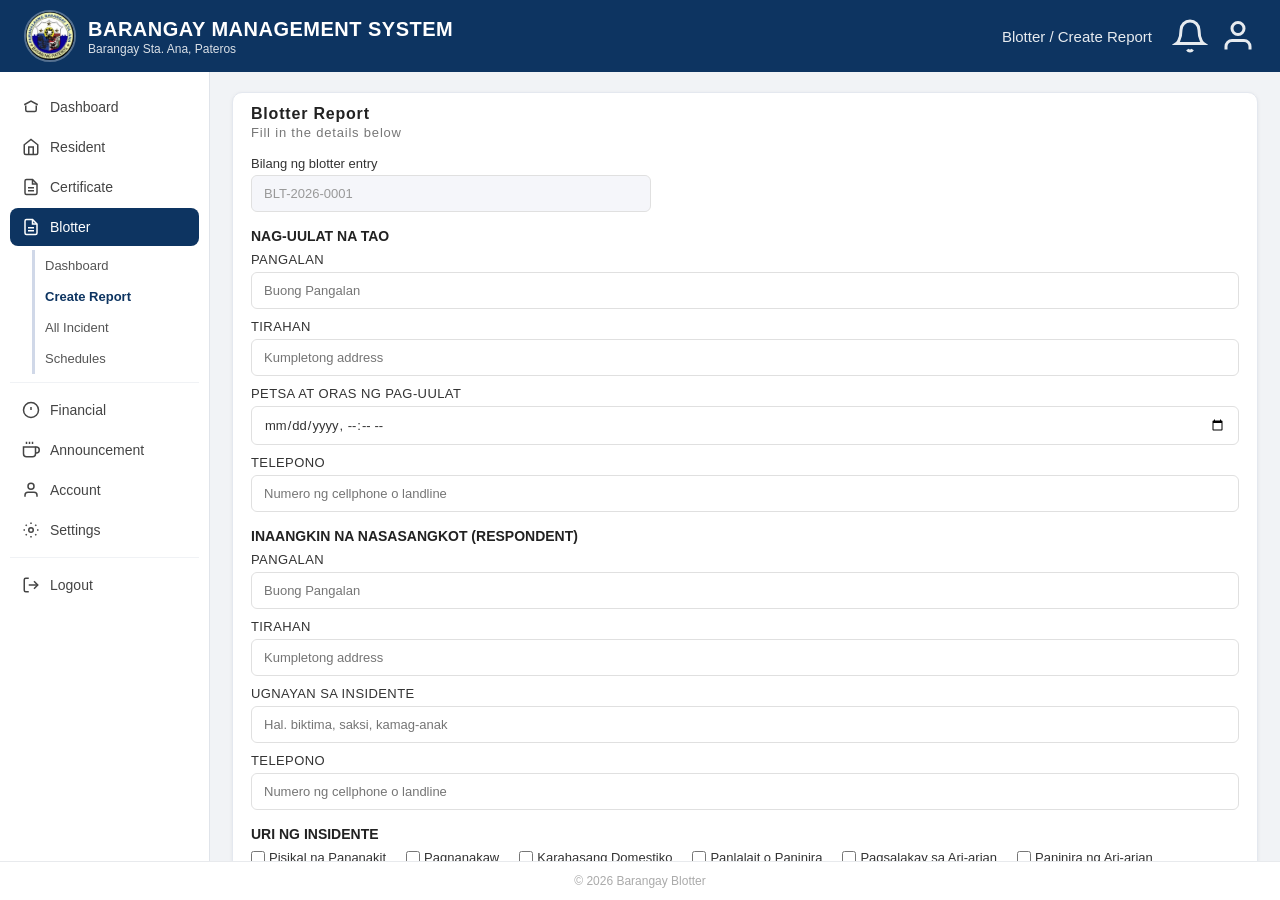
==== commit aa1384a3: "Add files via upload" ====
--- a/index.html
+++ b/index.html
@@ -24,7 +24,7 @@
             </div>
         </div>
         <div class="header-right">
-            <span class="breadcrumb">Home</span>
+            <span class="breadcrumb">Blotter / Create Report</span>
             <div class="header-icons">
                 <button class="icon-btn">
                     <svg viewBox="0 0 24 24" fill="none" stroke="currentColor" stroke-width="2">
@@ -82,6 +82,13 @@
                 </svg>
                 Blotter
             </div>
+            <div class="submenu">
+                <div class="sub-item">Dashboard</div>
+                <div class="sub-item" style="font-weight:600;color:#0d3461;">Create Report</div>
+                <div class="sub-item" id="allIncidentLink">All Incident</div>
+                <div class="sub-item">Schedules</div>
+            </div>
+            <div class="nav-divider"></div>
             <div class="nav-item">
                 <svg viewBox="0 0 24 24" fill="none" stroke="currentColor" stroke-width="2">
                     <circle cx="12" cy="12" r="10" />
@@ -128,307 +135,195 @@
         <!-- ===== MAIN CONTENT ===== -->
         <div class="main">
 
-            <!-- STAT CARDS -->
-            <div class="stats-row">
-                <div class="stat-card">
-                    <div>
-                        <div class="stat-label">Total Users</div>
-                        <div class="stat-val orange small-stat">4</div>
+            <!-- ===== CREATE REPORT FORM ===== -->
+            <div id="createReportSection">
+                <div class="section-box">
+                    <div class="section-header" style="background:transparent;color:#333;padding:12px 18px 0px;">
+                        <h3 style="font-weight:700;margin-bottom:2px;font-size:16px;color:#222;">Blotter Report</h3>
+                        <p style="font-size:13px;color:#777;font-weight:400;margin-bottom:8px;">Fill in the details below</p>
+                    </div>
+                    <div style="padding:0 18px 18px;">
+
+                        <!-- STEP 1 -->
+                        <div class="form-step" id="step1">
+                            <div class="form-group" style="margin-bottom:6px;">
+                                <label style="font-size:13px;font-weight:500;color:#333;display:block;margin-bottom:4px;">Bilang ng blotter entry</label>
+                                <input type="text" class="filter-input" value="Auto-generated upon submission" readonly style="width:100%;max-width:400px;background:#f5f6fa;color:#999;border:1px solid #e0e0e0;border-radius:6px;padding:10px 12px;font-size:13px;" />
+                            </div>
+                            <h4 style="margin:16px 0 8px;font-weight:700;font-size:14px;color:#222;">NAG-UULAT NA TAO</h4>
+                            <div class="two-col" style="gap:24px;">
+                                <div class="col-left" style="flex:1;">
+                                    <div class="filter-group" style="margin-bottom:10px;">
+                                        <label style="font-size:13px;font-weight:500;color:#333;">Pangalan</label>
+                                        <input class="filter-input" type="text" placeholder="Buong Pangalan" style="width:100%;border:1px solid #e0e0e0;border-radius:6px;padding:10px 12px;font-size:13px;" />
+                                    </div>
+                                    <div class="filter-group" style="margin-bottom:10px;">
+                                        <label style="font-size:13px;font-weight:500;color:#333;">Tirahan</label>
+                                        <input class="filter-input" type="text" placeholder="Kumpletong address" style="width:100%;border:1px solid #e0e0e0;border-radius:6px;padding:10px 12px;font-size:13px;" />
+                                    </div>
+                                </div>
+                                <div class="col-right" style="flex:1;">
+                                    <div class="filter-group" style="margin-bottom:10px;">
+                                        <label style="font-size:13px;font-weight:500;color:#333;">Petsa at oras ng pag-uulat</label>
+                                        <input class="filter-input" type="datetime-local" style="width:100%;border:1px solid #e0e0e0;border-radius:6px;padding:10px 12px;font-size:13px;" />
+                                    </div>
+                                    <div class="filter-group" style="margin-bottom:10px;">
+                                        <label style="font-size:13px;font-weight:500;color:#333;">Telepono</label>
+                                        <input class="filter-input" type="text" placeholder="Numero ng cellphone o landline" style="width:100%;border:1px solid #e0e0e0;border-radius:6px;padding:10px 12px;font-size:13px;" />
+                                    </div>
+                                </div>
+                            </div>
+                            <h4 style="margin:16px 0 8px;font-weight:700;font-size:14px;color:#222;">INAANGKIN NA NASASANGKOT (RESPONDENT)</h4>
+                            <div class="two-col" style="gap:24px;">
+                                <div class="col-left" style="flex:1;">
+                                    <div class="filter-group" style="margin-bottom:10px;">
+                                        <label style="font-size:13px;font-weight:500;color:#333;">Pangalan</label>
+                                        <input class="filter-input" type="text" placeholder="Buong Pangalan" style="width:100%;border:1px solid #e0e0e0;border-radius:6px;padding:10px 12px;font-size:13px;" />
+                                    </div>
+                                    <div class="filter-group" style="margin-bottom:10px;">
+                                        <label style="font-size:13px;font-weight:500;color:#333;">Tirahan</label>
+                                        <input class="filter-input" type="text" placeholder="Kumpletong address" style="width:100%;border:1px solid #e0e0e0;border-radius:6px;padding:10px 12px;font-size:13px;" />
+                                    </div>
+                                </div>
+                                <div class="col-right" style="flex:1;">
+                                    <div class="filter-group" style="margin-bottom:10px;">
+                                        <label style="font-size:13px;font-weight:500;color:#333;">Ugnayan sa Insidente</label>
+                                        <input class="filter-input" type="text" placeholder="Hal. biktima, saksi, kamag-anak" style="width:100%;border:1px solid #e0e0e0;border-radius:6px;padding:10px 12px;font-size:13px;" />
+                                    </div>
+                                    <div class="filter-group" style="margin-bottom:10px;">
+                                        <label style="font-size:13px;font-weight:500;color:#333;">Telepono</label>
+                                        <input class="filter-input" type="text" placeholder="Numero ng cellphone o landline" style="width:100%;border:1px solid #e0e0e0;border-radius:6px;padding:10px 12px;font-size:13px;" />
+                                    </div>
+                                </div>
+                            </div>
+                            <h4 style="margin:16px 0 8px;font-weight:700;font-size:14px;color:#222;">URI NG INSIDENTE</h4>
+                            <div style="display:flex;flex-wrap:wrap;gap:8px 20px;">
+                                <label style="font-weight:400;font-size:13px;color:#333;display:flex;align-items:center;gap:4px;"><input type="checkbox" style="width:14px;height:14px;" /> Pisikal na Pananakit</label>
+                                <label style="font-weight:400;font-size:13px;color:#333;display:flex;align-items:center;gap:4px;"><input type="checkbox" style="width:14px;height:14px;" /> Pagnanakaw</label>
+                                <label style="font-weight:400;font-size:13px;color:#333;display:flex;align-items:center;gap:4px;"><input type="checkbox" style="width:14px;height:14px;" /> Karahasang Domestiko</label>
+                                <label style="font-weight:400;font-size:13px;color:#333;display:flex;align-items:center;gap:4px;"><input type="checkbox" style="width:14px;height:14px;" /> Panlalait o Paninira</label>
+                                <label style="font-weight:400;font-size:13px;color:#333;display:flex;align-items:center;gap:4px;"><input type="checkbox" style="width:14px;height:14px;" /> Pagsalakay sa Ari-arian</label>
+                                <label style="font-weight:400;font-size:13px;color:#333;display:flex;align-items:center;gap:4px;"><input type="checkbox" style="width:14px;height:14px;" /> Paninira ng Ari-arian</label>
+                                <label style="font-weight:400;font-size:13px;color:#333;display:flex;align-items:center;gap:4px;">
+                                    <input type="checkbox" style="width:14px;height:14px;" /> Iba pa: 
+                                    <input type="text" placeholder="Ilagay dito" style="width:120px;flex:none;padding:6px 8px;border:1px solid #e0e0e0;border-radius:4px;font-size:13px;margin-left:4px;" />
+                                </label>
+                            </div>
+                            <div style="display:flex;justify-content:flex-end;margin-top:20px;">
+                                <button class="btn-next" onclick="nextStep(2)" style="background:#0d3461;color:white;border:none;padding:8px 30px;border-radius:6px;font-size:14px;cursor:pointer;font-weight:600;">NEXT →</button>
+                            </div>
+                        </div>
+
+                        <!-- STEP 2 -->
+                        <div class="form-step" id="step2" style="display:none;">
+                            <div class="filter-group" style="margin-bottom:14px;">
+                                <label style="font-size:13px;font-weight:500;color:#333;">Lugar ng Pangyayari:</label>
+                                <input class="filter-input" type="text" placeholder="Ilagay kung saan ng yari ang insidente o eksaktong lugar" style="width:100%;border:1px solid #e0e0e0;border-radius:6px;padding:10px 12px;font-size:13px;" />
+                            </div>
+                            <div style="margin-bottom:14px;">
+                                <label style="font-size:13px;font-weight:500;color:#333;display:block;margin-bottom:6px;">Petsa at oras ng pangyayari:</label>
+                                <div style="display:flex;gap:8px;align-items:center;">
+                                    <input class="filter-input" type="date" style="flex:1;border:1px solid #e0e0e0;border-radius:6px;padding:10px 12px;font-size:13px;" />
+                                    <input class="filter-input" type="time" style="flex:0.8;border:1px solid #e0e0e0;border-radius:6px;padding:10px 12px;font-size:13px;" />
+                                </div>
+                            </div>
+                            <div class="filter-group" style="margin-bottom:14px;">
+                                <label style="font-size:13px;font-weight:500;color:#333;">Detalye ng Insidente:</label>
+                                <textarea class="filter-input" rows="6" placeholder="Ikvento nang buo ang nangyari" style="width:100%;border:1px solid #e0e0e0;border-radius:6px;padding:10px 12px;font-size:13px;resize:vertical;"></textarea>
+                            </div>
+                            <h4 style="margin:16px 0 8px;font-weight:700;font-size:14px;color:#222;">AKSYONG ISINAGAWA NG MGA OPISYAL NG BARANGAY</h4>
+                            <div style="display:flex;flex-direction:column;gap:6px;">
+                                <label style="font-weight:400;font-size:13px;color:#333;display:flex;align-items:center;gap:4px;"><input type="checkbox" style="width:14px;height:14px;" /> Iskedyul ng Mediasyon</label>
+                                <label style="font-weight:400;font-size:13px;color:#333;display:flex;align-items:center;gap:4px;"><input type="checkbox" style="width:14px;height:14px;" /> Inirefer sa Pulisya</label>
+                                <label style="font-weight:400;font-size:13px;color:#333;display:flex;align-items:center;gap:4px;"><input type="checkbox" style="width:14px;height:14px;" /> Inirefer sa DSWD</label>
+                                <label style="font-weight:400;font-size:13px;color:#333;display:flex;align-items:center;gap:4px;"><input type="checkbox" style="width:14px;height:14px;" /> Nagbigay ng Babala</label>
+                                <label style="font-weight:400;font-size:13px;color:#333;display:flex;align-items:center;gap:4px;">
+                                    <input type="checkbox" style="width:14px;height:14px;" /> Iba pa: 
+                                    <input type="text" placeholder="Ilagay dito" style="width:120px;flex:none;padding:6px 8px;border:1px solid #e0e0e0;border-radius:4px;font-size:13px;margin-left:4px;" />
+                                </label>
+                            </div>
+                            <div style="display:flex;justify-content:space-between;margin-top:20px;">
+                                <button class="btn-prev" onclick="prevStep(1)" style="background:#0d3461;color:white;border:none;padding:8px 30px;border-radius:6px;font-size:14px;cursor:pointer;font-weight:600;">← PREVIOUS</button>
+                                <button class="btn-next" onclick="nextStep(3)" style="background:#0d3461;color:white;border:none;padding:8px 30px;border-radius:6px;font-size:14px;cursor:pointer;font-weight:600;">NEXT →</button>
+                            </div>
+                        </div>
+
+                        <!-- STEP 3 -->
+                        <div class="form-step" id="step3" style="display:none;">
+                            <!-- ROW 1: Pangalan at lagda ng opisyal -->
+                            <div style="display:flex;justify-content:space-between;align-items:flex-start;margin-bottom:20px;">
+                                <div style="flex:1;">
+                                    <h4 style="font-weight:700;font-size:13px;color:#222;">PANGALAN AT LAGDA NG OPISYAL NA TUMANGGAP NG ULAT:</h4>
+                                </div>
+                                <div style="flex:1;text-align:right;padding-left:20px;">
+                                    <div id="officialSignatureContainer" style="min-width:180px;height:55px;display:flex;align-items:flex-end;justify-content:flex-end;padding-bottom:0;">
+                                        <svg width="160" height="50" viewBox="0 0 160 50" style="display:block;">
+                                            <path d="M10,35 Q40,25 70,35 Q100,45 130,30 Q145,22 155,32" 
+                                                  fill="none" stroke="#1a1a1a" stroke-width="2.5" stroke-linecap="round" stroke-linejoin="round" />
+                                            <path d="M155,32 Q158,30 160,28" fill="none" stroke="#1a1a1a" stroke-width="2.5" stroke-linecap="round" />
+                                        </svg>
+                                    </div>
+                                    <div style="margin-top:2px;font-weight:500;font-size:13px;color:#222;">Juan Dela Cruz</div>
+                                </div>
+                            </div>
+
+                            <!-- ROW 2: Lagda ng nag-uulat (Controls left, Preview right) -->
+                            <div style="display:flex;justify-content:space-between;align-items:flex-start;margin-bottom:20px;">
+                                <!-- LEFT SIDE: Label + Input + Button -->
+                                <div style="flex:1;padding-right:20px;">
+                                    <h4 style="font-weight:700;font-size:14px;color:#222;margin-bottom:4px;">LAGDA NG NAG-UULAT:</h4>
+                                    <p style="font-size:12px;color:#666;margin-bottom:8px;">Pillin ang File (Choose File button para mag-upload ng picture ng pirma)</p>
+                                    <div style="display:flex;gap:8px;align-items:center;margin-bottom:8px;flex-wrap:wrap;">
+                                        <input type="text" id="signatureFileDisplay" readonly value="No file chosen" 
+                                               style="padding:6px 10px;border:1px solid #e0e0e0;border-radius:6px;background:#f5f6fa;font-size:13px;flex:1;min-width:150px;max-width:280px;color:#666;cursor:default;pointer-events:none;" />
+                                        <input type="file" id="signatureUpload" accept="image/*" style="display:none;" />
+                                        <button id="uploadSignatureBtn" style="background:#0d3461;color:white;border:none;padding:6px 18px;border-radius:6px;font-size:13px;cursor:pointer;font-weight:500;">Upload file</button>
+                                    </div>
+                                    <p style="font-size:12px;color:#888;">I-click ang "Upload file" para lumabas ang larawan ng pirma sa form</p>
+                                </div>
+                                <!-- RIGHT SIDE: Uploaded signature preview -->
+                                <div style="flex:1;text-align:right;padding-left:20px;">
+                                    <div id="signaturePreviewContainer" style="display:none;text-align:right;">
+                                        <img id="signaturePreview" src="" alt="Signature Preview" style="max-width:200px;max-height:150px;border:1px solid #ddd;border-radius:4px;padding:4px;background:white;display:inline-block;" />
+                                    </div>
+                                </div>
+                            </div>
+
+                            <!-- ROW 3: Mga Kalakip na Dokumento/Ebidensya (Controls left, empty right) -->
+                            <div style="display:flex;justify-content:space-between;align-items:flex-start;margin-bottom:20px;">
+                                <!-- LEFT SIDE: Label + Input + Button -->
+                                <div style="flex:1;padding-right:20px;">
+                                    <h4 style="font-weight:700;font-size:14px;color:#222;margin-bottom:4px;">Mga Kalakip na Dokumento/Ebidensya</h4>
+                                    <p style="font-size:12px;color:#666;margin-bottom:6px;">Mag-upload ng anumang dokumento, larawan, video, o audio file bilang suporta (opsyonal)</p>
+                                    <div style="display:flex;gap:8px;align-items:center;margin-bottom:4px;flex-wrap:wrap;">
+                                        <input type="text" id="evidenceFileDisplay" readonly value="No file chosen" 
+                                               style="padding:6px 10px;border:1px solid #e0e0e0;border-radius:6px;background:#f5f6fa;font-size:13px;flex:1;min-width:150px;max-width:280px;color:#666;cursor:default;pointer-events:none;" />
+                                        <input type="file" multiple id="evidenceUpload" style="display:none;" />
+                                        <button id="uploadEvidenceBtn" style="background:#0d3461;color:white;border:none;padding:6px 18px;border-radius:6px;font-size:13px;cursor:pointer;font-weight:500;">Upload file</button>
+                                    </div>
+                                    <p style="font-size:12px;color:#888;">(Max 10MB each)</p>
+                                </div>
+                                <!-- RIGHT SIDE: Empty (no preview needed) -->
+                                <div style="flex:1;text-align:right;padding-left:20px;">
+                                </div>
+                            </div>
+
+                            <!-- Navigation buttons -->
+                            <div style="display:flex;justify-content:space-between;margin-top:24px;flex-wrap:wrap;gap:8px;">
+                                <button class="btn-prev" onclick="prevStep(2)" style="background:#0d3461;color:white;border:none;padding:8px 30px;border-radius:6px;font-size:14px;cursor:pointer;font-weight:600;">← PREVIOUS</button>
+                                <div style="display:flex;gap:8px;flex-wrap:wrap;">
+                                    <button class="btn-cancel" id="cancelReportBtn" style="background:#e5533d;color:white;border:none;padding:8px 30px;border-radius:6px;font-size:14px;cursor:pointer;font-weight:600;">✕ Cancel</button>
+                                    <button class="btn-submit" id="submitReportBtn" style="background:#28a745;color:white;border:none;padding:8px 30px;border-radius:6px;font-size:14px;cursor:pointer;font-weight:600;">Submit</button>
+                                </div>
+                            </div>
+                        </div>
+
                     </div>
                 </div>
-                <div class="stat-card">
-                    <div>
-                        <div class="stat-label">Active Users</div>
-                        <div class="stat-val teal small-stat">4</div>
-                    </div>
-                </div>
-                <div class="stat-card">
-                    <div>
-                        <div class="stat-label">Total Incidents</div>
-                        <div class="stat-val orange small-stat">0</div>
-                    </div>
-                </div>
-                <div class="stat-card">
-                    <div>
-                        <div class="stat-label">System Status</div>
-                        <div class="stat-val teal small-stat" style="color:#28a745;font-size:24px;">Online</div>
-                    </div>
-                </div>
-            </div>
-
-            <!-- TABS -->
-            <div class="tabs-container">
-                <button class="tab-btn active" data-tab="tabUserManagement">User Management</button>
-                <button class="tab-btn" data-tab="tabSystemSettings">System Settings</button>
-                <button class="tab-btn" data-tab="tabDatabase">Database</button>
-            </div>
-
-            <!-- ===== TAB 1: USER MANAGEMENT ===== -->
-            <div id="tabUserManagement" class="tab-content active">
-                <div class="section-box">
-                    <div class="section-header" style="background:transparent;color:#333;padding:15px 18px 5px;">
-                        <h3 style="font-weight:700;margin-bottom:4px;">User Accounts</h3>
-                        <p style="font-size:13px;color:#777;font-weight:400;">Manage system users and access control</p>
-                    </div>
-                    <div style="padding:0 18px 18px;">
-                        <div class="search-wrap" style="margin-bottom:16px;width:100%;max-width:400px;">
-                            <input class="filter-input" type="text" placeholder="Search by ID, name, email..." style="width:100%;padding:10px 14px;border-radius:8px;background:#f5f6fa;" />
-                            <span class="search-icon">
-                                <svg viewBox="0 0 24 24" fill="none" stroke="currentColor" stroke-width="2" stroke-linecap="round" stroke-linejoin="round" width="18" height="18" style="color:#888;">
-                                    <circle cx="11" cy="11" r="8" />
-                                    <line x1="21" y1="21" x2="16.65" y2="16.65" />
-                                </svg>
-                            </span>
-                        </div>
-                        <div class="table-wrap">
-                            <table>
-                                <thead>
-                                    <tr>
-                                        <th>User ID</th>
-                                        <th>Name</th>
-                                        <th>Email</th>
-                                        <th>Role</th>
-                                        <th>Status</th>
-                                        <th>Created</th>
-                                        <th>Actions</th>
-                                    </tr>
-                                </thead>
-                                <tbody>
-                                    <tr>
-                                        <td>U001</td>
-                                        <td>System Admin</td>
-                                        <td>admin@gmail.com</td>
-                                        <td><span class="role-badge admin">admin</span></td>
-                                        <td><span class="status-badge active">active</span></td>
-                                        <td>4/27/2026</td>
-                                        <td>
-                                            <div class="action-cell">
-                                                <label class="toggle-switch">
-                                                    <input type="checkbox" checked class="user-toggle" />
-                                                    <span class="slider round"></span>
-                                                </label>
-                                                <span class="action-icon delete-icon">
-                                                    <svg viewBox="0 0 24 24" fill="none" stroke="currentColor" stroke-width="2" stroke-linecap="round" stroke-linejoin="round" width="18" height="18">
-                                                        <polyline points="3 6 5 6 21 6" />
-                                                        <path d="M19 6v14a2 2 0 0 1-2 2H7a2 2 0 0 1-2-2V6m3 0V4a2 2 0 0 1 2-2h4a2 2 0 0 1 2 2v2" />
-                                                        <line x1="10" y1="11" x2="10" y2="17" />
-                                                        <line x1="14" y1="11" x2="14" y2="17" />
-                                                    </svg>
-                                                </span>
-                                            </div>
-                                        </td>
-                                    </tr>
-                                    <tr>
-                                        <td>U002</td>
-                                        <td>Barangay Captain</td>
-                                        <td>captain@gmail.com</td>
-                                        <td><span class="role-badge captain">captain</span></td>
-                                        <td><span class="status-badge active">active</span></td>
-                                        <td>4/27/2026</td>
-                                        <td>
-                                            <div class="action-cell">
-                                                <label class="toggle-switch">
-                                                    <input type="checkbox" checked class="user-toggle" />
-                                                    <span class="slider round"></span>
-                                                </label>
-                                                <span class="action-icon delete-icon">
-                                                    <svg viewBox="0 0 24 24" fill="none" stroke="currentColor" stroke-width="2" stroke-linecap="round" stroke-linejoin="round" width="18" height="18">
-                                                        <polyline points="3 6 5 6 21 6" />
-                                                        <path d="M19 6v14a2 2 0 0 1-2 2H7a2 2 0 0 1-2-2V6m3 0V4a2 2 0 0 1 2-2h4a2 2 0 0 1 2 2v2" />
-                                                        <line x1="10" y1="11" x2="10" y2="17" />
-                                                        <line x1="14" y1="11" x2="14" y2="17" />
-                                                    </svg>
-                                                </span>
-                                            </div>
-                                        </td>
-                                    </tr>
-                                    <tr>
-                                        <td>U003</td>
-                                        <td>Staff</td>
-                                        <td>staff@gmail.com</td>
-                                        <td><span class="role-badge staff">staff</span></td>
-                                        <td><span class="status-badge active">active</span></td>
-                                        <td>4/27/2026</td>
-                                        <td>
-                                            <div class="action-cell">
-                                                <label class="toggle-switch">
-                                                    <input type="checkbox" checked class="user-toggle" />
-                                                    <span class="slider round"></span>
-                                                </label>
-                                                <span class="action-icon delete-icon">
-                                                    <svg viewBox="0 0 24 24" fill="none" stroke="currentColor" stroke-width="2" stroke-linecap="round" stroke-linejoin="round" width="18" height="18">
-                                                        <polyline points="3 6 5 6 21 6" />
-                                                        <path d="M19 6v14a2 2 0 0 1-2 2H7a2 2 0 0 1-2-2V6m3 0V4a2 2 0 0 1 2-2h4a2 2 0 0 1 2 2v2" />
-                                                        <line x1="10" y1="11" x2="10" y2="17" />
-                                                        <line x1="14" y1="11" x2="14" y2="17" />
-                                                    </svg>
-                                                </span>
-                                            </div>
-                                        </td>
-                                    </tr>
-                                    <tr>
-                                        <td>U004</td>
-                                        <td>Juan Dela Cruz</td>
-                                        <td>juandelacruz@gmail.com</td>
-                                        <td><span class="role-badge complainant">complainant</span></td>
-                                        <td><span class="status-badge active">active</span></td>
-                                        <td>4/27/2026</td>
-                                        <td>
-                                            <div class="action-cell">
-                                                <label class="toggle-switch">
-                                                    <input type="checkbox" checked class="user-toggle" />
-                                                    <span class="slider round"></span>
-                                                </label>
-                                                <span class="action-icon delete-icon">
-                                                    <svg viewBox="0 0 24 24" fill="none" stroke="currentColor" stroke-width="2" stroke-linecap="round" stroke-linejoin="round" width="18" height="18">
-                                                        <polyline points="3 6 5 6 21 6" />
-                                                        <path d="M19 6v14a2 2 0 0 1-2 2H7a2 2 0 0 1-2-2V6m3 0V4a2 2 0 0 1 2-2h4a2 2 0 0 1 2 2v2" />
-                                                        <line x1="10" y1="11" x2="10" y2="17" />
-                                                        <line x1="14" y1="11" x2="14" y2="17" />
-                                                    </svg>
-                                                </span>
-                                            </div>
-                                        </td>
-                                    </tr>
-                                </tbody>
-                            </table>
-                        </div>
-                    </div>
-                </div>
-            </div>
-
-            <!-- ===== TAB 2: SYSTEM SETTINGS ===== -->
-            <div id="tabSystemSettings" class="tab-content" style="display:none;">
-                <div class="section-box">
-                    <div class="section-header" style="background:transparent;color:#333;padding:15px 18px 5px;">
-                        <h3 style="font-weight:700;margin-bottom:4px;">⚙️ System Configuration</h3>
-                        <p style="font-size:13px;color:#777;font-weight:400;">Configure system behavior and preferences</p>
-                    </div>
-                    <div style="padding:0 18px 18px;">
-                        <div class="setting-card">
-                            <div class="setting-info">
-                                <h4>Email Notification</h4>
-                                <p>Send email alerts for new incidents</p>
-                            </div>
-                            <label class="toggle-switch">
-                                <input type="checkbox" checked />
-                                <span class="slider round"></span>
-                            </label>
-                        </div>
-                        <div class="setting-card">
-                            <div class="setting-info">
-                                <h4>Require Approval</h4>
-                                <p>All new complaints require captain approval</p>
-                            </div>
-                            <label class="toggle-switch">
-                                <input type="checkbox" checked />
-                                <span class="slider round"></span>
-                            </label>
-                        </div>
-                        <div class="setting-card">
-                            <div class="setting-info">
-                                <h4>Maintenance Mode</h4>
-                                <p>Disable public access to the system</p>
-                            </div>
-                            <label class="toggle-switch">
-                                <input type="checkbox" />
-                                <span class="slider round"></span>
-                            </label>
-                        </div>
-                        <div class="setting-card">
-                            <div class="setting-info">
-                                <h4>Auto-Archive Period</h4>
-                                <p>Automatically archive resolved incidents after specified days</p>
-                            </div>
-                            <div class="setting-action">
-                                <select class="filter-select" style="width:120px;">
-                                    <option value="90">90 days</option>
-                                    <option value="30">30 days</option>
-                                    <option value="60">60 days</option>
-                                </select>
-                            </div>
-                        </div>
-                        <div style="margin-top:20px;text-align:center;">
-                            <button class="btn-save-settings" onclick="alert('Settings saved successfully!')">Save Settings</button>
-                        </div>
-                    </div>
-                </div>
-            </div>
-
-            <!-- ===== TAB 3: DATABASE ===== -->
-            <div id="tabDatabase" class="tab-content" style="display:none;">
-                <div class="section-box">
-                    <div class="section-header" style="background:transparent;color:#333;padding:15px 18px 5px;">
-                        <h3 style="font-weight:700;margin-bottom:4px;">🗄️ Database Management</h3>
-                        <p style="font-size:13px;color:#777;font-weight:400;">Backup, restore, and manage system data</p>
-                    </div>
-                    <div style="padding:0 18px 18px;">
-                        <!-- HORIZONTAL BACKUP CARDS -->
-                        <div class="backup-cards-container">
-                            <!-- LEFT: Create Backup -->
-                            <div class="backup-card">
-                                <h4>Backup Data</h4>
-                                <p style="font-size:13px;color:#666;margin-bottom:16px;">Export all system data including users and incidents</p>
-                                <button class="btn-backup">
-                                    <svg viewBox="0 0 24 24" fill="none" stroke="currentColor" stroke-width="2" stroke-linecap="round" stroke-linejoin="round" width="18" height="18" style="vertical-align:middle;margin-right:6px;">
-                                        <path d="M21 15v4a2 2 0 0 1-2 2H5a2 2 0 0 1-2-2v-4" />
-                                        <polyline points="7 10 12 15 17 10" />
-                                        <line x1="12" y1="15" x2="12" y2="3" />
-                                    </svg>
-                                    Create Backup
-                                </button>
-                            </div>
-                            <!-- RIGHT: Clear Data -->
-                            <div class="backup-card">
-                                <h4>Clear Data</h4>
-                                <p style="font-size:13px;color:#666;margin-bottom:16px;">Clear all system data including users and incidents</p>
-                                <button class="btn-clear">
-                                    <svg viewBox="0 0 24 24" fill="none" stroke="currentColor" stroke-width="2" stroke-linecap="round" stroke-linejoin="round" width="18" height="18" style="vertical-align:middle;margin-right:6px;">
-                                        <polyline points="3 6 5 6 21 6" />
-                                        <path d="M19 6v14a2 2 0 0 1-2 2H7a2 2 0 0 1-2-2V6m3 0V4a2 2 0 0 1 2-2h4a2 2 0 0 1 2 2v2" />
-                                        <line x1="10" y1="11" x2="10" y2="17" />
-                                        <line x1="14" y1="11" x2="14" y2="17" />
-                                    </svg>
-                                    Clear Data
-                                </button>
-                            </div>
-                        </div>
-
-                        <div class="db-stats-box">
-                            <div class="db-stat">
-                                <div class="db-stat-label">Total Users</div>
-                                <div class="db-stat-value">4</div>
-                            </div>
-                            <div class="db-stat">
-                                <div class="db-stat-label">Total Incidents</div>
-                                <div class="db-stat-value">0</div>
-                            </div>
-                            <div class="db-stat">
-                                <div class="db-stat-label">Storage Used</div>
-                                <div class="db-stat-value">0.5 KB</div>
-                            </div>
-                            <div class="db-stat">
-                                <div class="db-stat-label">Last Backup</div>
-                                <div class="db-stat-value">April 26, 2026</div>
-                            </div>
-                        </div>
-
-                        <div class="section-box" style="margin-top:16px;">
-                            <div style="padding:12px 18px;">
-                                <h4 style="font-weight:700;font-size:14px;margin-bottom:4px;">System Logs</h4>
-                                <p style="font-size:12px;color:#777;margin-bottom:12px;">Recent system activity</p>
-                                <div class="log-item">
-                                    <span style="color:#999;font-size:12px;">4/27/2026, 12:01:53 PM –</span>
-                                    <span style="font-size:13px;">Admin logged in</span>
-                                </div>
-                                <div class="log-item">
-                                    <span style="color:#999;font-size:12px;">4/27/2026, 12:01:53 PM –</span>
-                                    <span style="font-size:13px;">System started</span>
-                                </div>
-                            </div>
-                        </div>
-                    </div>
-                </div>
+            </div>
+
+            <!-- ===== ALL INCIDENT SECTION (Completely empty) ===== -->
+            <div id="allIncidentSection" style="display:none;">
             </div>
 
         </div>
@@ -436,6 +331,57 @@
 
     <!-- ========== FOOTER ========== -->
     <div class="footer">© 2026 Barangay Blotter</div>
+
+    <!-- ========== MODALS ========== -->
+
+    <!-- 1. FILE UPLOAD MODAL -->
+    <div id="fileUploadModal" class="modal-overlay" style="display:none;">
+        <div class="modal-box" style="min-width:400px;max-width:450px;text-align:center;padding:30px;">
+            <div style="display:flex;justify-content:flex-end;">
+                <span class="close-modal" onclick="closeFileUploadModal()" style="cursor:pointer;font-size:20px;color:#888;">&times;</span>
+            </div>
+            <h3 style="margin-bottom:4px;font-size:18px;">File Upload</h3>
+            <p style="color:#888;font-size:13px;margin-bottom:20px;">Select and upload your file</p>
+            <div style="border:2px dashed #ccc;border-radius:8px;padding:30px 20px;background:#fafafa;margin-bottom:16px;">
+                <p style="color:#999;font-size:14px;margin-bottom:12px;">Drag files to upload</p>
+                <p style="color:#ccc;font-size:13px;margin-bottom:12px;">or</p>
+                <button id="browseFileBtn" style="background:#0d3461;color:white;border:none;padding:8px 20px;border-radius:4px;font-size:14px;cursor:pointer;">Browse file</button>
+                <input type="file" id="browseFileInput" style="display:none;" />
+            </div>
+        </div>
+    </div>
+
+    <!-- 2. UPLOAD SUCCESS MODAL -->
+    <div id="uploadSuccessModal" class="modal-overlay" style="display:none;">
+        <div class="modal-box" style="min-width:400px;max-width:450px;text-align:center;padding:30px;">
+            <div style="font-size:60px;color:#28a745;margin-bottom:10px;">📄</div>
+            <h3 style="color:#28a745;font-size:20px;font-weight:700;margin-bottom:4px;">Success</h3>
+            <p style="color:#666;font-size:14px;margin-bottom:20px;">The file was uploaded successfully.</p>
+            <button onclick="closeUploadSuccessModal()" style="background:#28a745;color:white;border:none;padding:8px 30px;border-radius:4px;font-size:14px;cursor:pointer;">Done</button>
+        </div>
+    </div>
+
+    <!-- 3. DISCARD CONFIRMATION MODAL -->
+    <div id="discardModal" class="modal-overlay" style="display:none;">
+        <div class="modal-box" style="min-width:400px;max-width:450px;text-align:center;padding:30px;">
+            <h3 style="font-size:18px;font-weight:700;margin-bottom:8px;">Discard Unsaved Report?</h3>
+            <p style="color:#666;font-size:13px;margin-bottom:20px;">Your progress on this incident report has not been saved. If you cancel now, all entered data will be lost.</p>
+            <div style="display:flex;flex-direction:column;gap:8px;align-items:center;">
+                <button onclick="closeDiscardModal()" style="background:white;border:1px solid #ccc;color:#333;padding:8px 30px;border-radius:4px;font-size:14px;cursor:pointer;width:180px;">Keep Editing</button>
+                <button onclick="confirmDiscard()" style="background:#dc3545;border:none;color:white;padding:8px 30px;border-radius:4px;font-size:14px;cursor:pointer;width:180px;">Discard Report</button>
+            </div>
+        </div>
+    </div>
+
+    <!-- 4. SUBMIT SUCCESS MODAL -->
+    <div id="submitSuccessModal" class="modal-overlay" style="display:none;">
+        <div class="modal-box" style="min-width:450px;max-width:500px;text-align:center;padding:30px;">
+            <h3 style="font-size:20px;font-weight:700;margin-bottom:8px;">Report Submitted Successfully</h3>
+            <p style="color:#666;font-size:13px;margin-bottom:4px;">Your report has been received and logged. Please keep your Reference Number for your records.</p>
+            <p style="font-weight:600;color:#0d3461;font-size:15px;margin-bottom:20px;">Reference No: <span id="referenceNumberDisplay">BLT-2026-0001</span></p>
+            <button onclick="closeSubmitSuccessModal()" style="background:#0d3461;color:white;border:none;padding:8px 40px;border-radius:4px;font-size:14px;cursor:pointer;">Done</button>
+        </div>
+    </div>
 
     <script src="script.js"></script>
 </body>
--- a/styles.css
+++ b/styles.css
@@ -1,686 +1,88 @@
-/* ===== RESET & BASE ===== */
-* {
-    margin: 0;
-    padding: 0;
-    box-sizing: border-box;
-}
+* { margin:0; padding:0; box-sizing:border-box; }
+body { font-family: 'Segoe UI', sans-serif; background:#f1f3f6; color:#222; height:100vh; display:flex; flex-direction:column; }
+.header { background:#0d3461; color:white; padding:0 24px; height:72px; display:flex; align-items:center; justify-content:space-between; flex-shrink:0; }
+.header-left { display:flex; align-items:center; gap:12px; }
+.logo-img { width:52px; height:52px; border-radius:50%; object-fit:cover; border:2px solid rgba(255,255,255,0.3); }
+.header-title h1 { font-size:20px; font-weight:700; letter-spacing:0.5px; line-height:1.2; }
+.header-title p { font-size:12px; opacity:0.85; margin-top:1px; }
+.header-right { display:flex; align-items:center; gap:20px; }
+.breadcrumb { font-size:15px; font-weight:500; opacity:0.9; }
+.header-icons { display:flex; gap:12px; }
+.icon-btn { background:none; border:none; color:white; font-size:20px; cursor:pointer; opacity:0.9; display:flex; align-items:center; justify-content:center; width:36px; height:36px; border-radius:50%; transition:background 0.2s; }
+.icon-btn:hover { background:rgba(255,255,255,0.15); }
+.layout { display:flex; flex:1; overflow:hidden; }
+.sidebar { width:210px; background:white; border-right:1px solid #e0e4ea; padding:16px 10px; overflow-y:auto; flex-shrink:0; }
+.nav-item { display:flex; align-items:center; gap:10px; padding:10px 12px; border-radius:8px; cursor:pointer; color:#444; font-size:14px; font-weight:500; transition:all 0.2s; margin-bottom:2px; }
+.nav-item:hover { background:#f0f4ff; color:#0d3461; }
+.nav-item svg { width:18px; height:18px; flex-shrink:0; }
+.nav-item.active { background:#0d3461; color:white; }
+.nav-item.active svg { color:white; }
+.submenu { margin:4px 0 4px 0; border-left:3px solid #d0d8e8; margin-left:22px; }
+.sub-item { padding:8px 10px; font-size:13px; color:#555; cursor:pointer; transition:all 0.2s; border-radius:0 6px 6px 0; }
+.sub-item:hover { color:#0d3461; background:#f0f4ff; }
+.nav-divider { height:1px; background:#f0f2f5; margin:8px 0; }
+.main { flex:1; padding:20px 22px; overflow-y:auto; }
+.section-box { background:white; border-radius:10px; border:1px solid #e4e8ef; overflow:hidden; margin-bottom:18px; box-shadow:0 1px 4px rgba(0,0,0,0.06); }
+.section-header { background:#0d3461; color:white; padding:13px 18px; font-size:14px; font-weight:700; letter-spacing:0.8px; }
+.filters-row { display:flex; gap:14px; padding:16px 18px 12px; align-items:flex-end; flex-wrap:wrap; }
+.filter-group { display:flex; flex-direction:column; }
+.filter-group label { font-size:11px; font-weight:600; color:#888; margin-bottom:5px; text-transform:uppercase; letter-spacing:0.4px; }
+.filter-input, .filter-select { padding:8px 10px; border:1px solid #d8dde8; border-radius:6px; font-size:13px; font-family:inherit; color:#333; background:white; outline:none; }
+.filter-input:focus, .filter-select:focus { border-color:#0d3461; }
+.search-wrap { position:relative; }
+.search-wrap .search-icon { position:absolute; right:8px; top:50%; transform:translateY(-50%); color:#aaa; font-size:13px; pointer-events:none; }
+.dropdown-container { position:relative; display:inline-block; }
+.dropdown-trigger { display:flex; align-items:center; justify-content:space-between; gap:24px; padding:8px 10px; border:1px solid #d8dde8; border-radius:6px; font-size:13px; font-family:inherit; color:#333; background:white; cursor:pointer; width:140px; user-select:none; transition:border-color 0.2s; }
+.dropdown-trigger:hover { border-color:#0d3461; }
+.dropdown-trigger.open { border-color:#0d3461; }
+.dropdown-trigger.open .dropdown-arrow { transform:rotate(180deg); }
+.table-wrap { overflow-x:auto; padding:0 4px 12px; }
+table { width:100%; border-collapse:collapse; font-size:13px; }
+th { background:#f3f5f8; padding:10px 12px; text-align:left; font-size:11px; font-weight:700; color:#555; text-transform:uppercase; letter-spacing:0.4px; border-bottom:2px solid #e4e8ef; white-space:nowrap; }
+td { padding:10px 12px; border-bottom:1px solid #eef0f4; color:#333; white-space:nowrap; }
+tr:hover td { background:#f9fbff; }
+.badge { display:inline-block; padding:3px 10px; border-radius:20px; font-size:11px; font-weight:700; text-transform:uppercase; letter-spacing:0.3px; }
+.badge-pend { background:#ffc107; color:#333; }
+.badge-inv { background:#dc3545; color:white; }
+.badge-res { background:#43a047; color:white; }
+.hamburger { display:none; background:none; border:none; color:white; cursor:pointer; padding:4px; }
+.hamburger svg { width:24px; height:24px; }
+.sidebar-overlay { display:none; position:fixed; inset:0; background:rgba(0,0,0,0.4); z-index:90; }
+.sidebar-overlay.show { display:block; }
+.footer { text-align:center; color:#aaa; font-size:12px; padding:12px; background:white; border-top:1px solid #e8eaed; flex-shrink:0; }
 
-body {
-    font-family: 'Segoe UI', sans-serif;
-    background: #f1f3f6;
-    color: #222;
-    height: 100vh;
-    display: flex;
-    flex-direction: column;
-}
+/* ===== FORM STYLES ===== */
+.form-step { padding:8px 0; }
+.btn-next, .btn-prev, .btn-submit, .btn-cancel { padding:8px 24px; border:none; border-radius:6px; font-weight:600; cursor:pointer; font-size:14px; transition:0.2s; }
+.btn-next, .btn-prev { background:#0d3461; color:white; }
+.btn-next:hover, .btn-prev:hover { background:#0a2a4f; }
+.btn-submit { background:#28a745; color:white; }
+.btn-submit:hover { background:#218838; }
+.btn-cancel { background:#e5533d; color:white; display:flex; align-items:center; gap:6px; }
+.btn-cancel:hover { background:#c9302c; }
 
-/* ===== HEADER ===== */
-.header {
-    background: #0d3461;
-    color: white;
-    padding: 0 24px;
-    height: 72px;
-    display: flex;
-    align-items: center;
-    justify-content: space-between;
-    flex-shrink: 0;
-}
+/* ===== MODAL OVERRIDES ===== */
+.modal-overlay { position:fixed; inset:0; background:rgba(0,0,0,0.5); z-index:1000; display:flex; align-items:center; justify-content:center; }
+.modal-box { background:white; border-radius:12px; padding:20px 24px; box-shadow:0 8px 32px rgba(0,0,0,0.2); }
+.close-modal { cursor:pointer; font-size:20px; color:#888; transition:color 0.2s; }
+.close-modal:hover { color:#222; }
 
-.header-left {
-    display: flex;
-    align-items: center;
-    gap: 12px;
-}
-
-.logo-img {
-    width: 52px;
-    height: 52px;
-    border-radius: 50%;
-    object-fit: cover;
-    border: 2px solid rgba(255, 255, 255, 0.3);
-}
-
-.header-title h1 {
-    font-size: 20px;
-    font-weight: 700;
-    letter-spacing: 0.5px;
-    line-height: 1.2;
-}
-
-.header-title p {
-    font-size: 12px;
-    opacity: 0.85;
-    margin-top: 1px;
-}
-
-.header-right {
-    display: flex;
-    align-items: center;
-    gap: 20px;
-}
-
-.breadcrumb {
-    font-size: 15px;
-    font-weight: 500;
-    opacity: 0.9;
-}
-
-.header-icons {
-    display: flex;
-    gap: 12px;
-}
-
-.icon-btn {
-    background: none;
-    border: none;
-    color: white;
-    font-size: 20px;
-    cursor: pointer;
-    opacity: 0.9;
-    display: flex;
-    align-items: center;
-    justify-content: center;
-    width: 36px;
-    height: 36px;
-    border-radius: 50%;
-    transition: background 0.2s;
-}
-
-.icon-btn:hover {
-    background: rgba(255, 255, 255, 0.15);
-}
-
-/* ===== LAYOUT ===== */
-.layout {
-    display: flex;
-    flex: 1;
-    overflow: hidden;
-}
-
-/* ===== SIDEBAR ===== */
-.sidebar {
-    width: 210px;
-    background: white;
-    border-right: 1px solid #e0e4ea;
-    padding: 16px 10px;
-    overflow-y: auto;
-    flex-shrink: 0;
-}
-
-.nav-item {
-    display: flex;
-    align-items: center;
-    gap: 10px;
-    padding: 10px 12px;
-    border-radius: 8px;
-    cursor: pointer;
-    color: #444;
-    font-size: 14px;
-    font-weight: 500;
-    transition: all 0.2s;
-    margin-bottom: 2px;
-}
-
-.nav-item:hover {
-    background: #f0f4ff;
-    color: #0d3461;
-}
-
-.nav-item svg {
-    width: 18px;
-    height: 18px;
-    flex-shrink: 0;
-}
-
-.nav-item.active {
-    background: #0d3461;
-    color: white;
-}
-
-.nav-item.active svg {
-    color: white;
-}
-
-/* ===== MAIN ===== */
-.main {
-    flex: 1;
-    padding: 20px 22px;
-    overflow-y: auto;
-}
-
-/* ===== STAT CARDS ===== */
-.stats-row {
-    display: flex;
-    gap: 18px;
-    margin-bottom: 20px;
-}
-
-.stat-card {
-    flex: 1;
-    background: white;
-    border-radius: 10px;
-    border: 1px solid #e4e8ef;
-    padding: 18px 22px;
-    display: flex;
-    justify-content: space-between;
-    align-items: center;
-    box-shadow: 0 1px 4px rgba(0, 0, 0, 0.06);
-}
-
-.stat-label {
-    font-size: 13px;
-    color: #666;
-    margin-bottom: 6px;
-}
-
-.stat-val {
-    font-size: 36px;
-    font-weight: 700;
-    line-height: 1;
-}
-
-.stat-val.orange {
-    color: #f57c00;
-}
-
-.stat-val.teal {
-    color: #26c6da;
-}
-
-.small-stat {
-    font-size: 28px !important;
-}
-
-/* ===== TABS ===== */
-.tabs-container {
-    display: flex;
-    gap: 0;
-    margin-bottom: 20px;
-    background: #e5e7eb;
-    border-radius: 8px;
-    padding: 4px;
-    display: inline-flex;
-}
-
-.tab-btn {
-    background: transparent;
-    border: none;
-    padding: 10px 24px;
-    font-size: 14px;
-    font-weight: 600;
-    color: #666;
-    cursor: pointer;
-    border-radius: 6px;
-    transition: all 0.2s;
-}
-
-.tab-btn:hover {
-    color: #0d3461;
-}
-
-.tab-btn.active {
-    background: white;
-    color: #222;
-    box-shadow: 0 1px 3px rgba(0, 0, 0, 0.1);
-}
-
-/* ===== SECTION BOX ===== */
-.section-box {
-    background: white;
-    border-radius: 10px;
-    border: 1px solid #e4e8ef;
-    overflow: hidden;
-    margin-bottom: 18px;
-    box-shadow: 0 1px 4px rgba(0, 0, 0, 0.06);
-}
-
-.section-header {
-    background: #0d3461;
-    color: white;
-    padding: 13px 18px;
-    font-size: 14px;
-    font-weight: 700;
-    letter-spacing: 0.8px;
-}
-
-/* ===== TABLE ===== */
-.table-wrap {
-    overflow-x: auto;
-}
-
-table {
-    width: 100%;
-    border-collapse: collapse;
-    font-size: 13px;
-}
-
-th {
-    background: #f3f5f8;
-    padding: 10px 12px;
-    text-align: left;
-    font-size: 11px;
-    font-weight: 700;
-    color: #555;
-    text-transform: uppercase;
-    letter-spacing: 0.4px;
-    border-bottom: 2px solid #e4e8ef;
-    white-space: nowrap;
-}
-
-td {
-    padding: 10px 12px;
-    border-bottom: 1px solid #eef0f4;
-    color: #333;
-    white-space: nowrap;
-}
-
-tr:hover td {
-    background: #f9fbff;
-}
-
-/* ===== ROLE BADGES ===== */
-.role-badge {
-    display: inline-block;
-    padding: 3px 14px;
-    border-radius: 20px;
-    font-size: 11px;
-    font-weight: 700;
-    text-transform: uppercase;
-    letter-spacing: 0.3px;
-    min-width: 80px;
-    text-align: center;
-}
-
-.role-badge.admin {
-    background: #222;
-    color: white;
-}
-
-.role-badge.captain {
-    background: #0d3461;
-    color: white;
-}
-
-.role-badge.staff {
-    background: #9e9e9e;
-    color: white;
-}
-
-.role-badge.complainant {
-    background: #eee;
-    color: #555;
-}
-
-/* ===== STATUS BADGE ===== */
-.status-badge {
-    display: inline-block;
-    padding: 3px 14px;
-    border-radius: 20px;
-    font-size: 11px;
-    font-weight: 700;
-    text-transform: uppercase;
-    letter-spacing: 0.3px;
-    min-width: 80px;
-    text-align: center;
-    transition: all 0.3s;
-}
-
-.status-badge.active {
-    background: #d4edda;
-    color: #155724;
-}
-
-.status-badge.inactive {
-    background: #e0e0e0;
-    color: #666;
-}
-
-/* ===== TOGGLE SWITCH ===== */
-.toggle-switch {
-    position: relative;
-    display: inline-block;
-    width: 38px;
-    height: 20px;
-    cursor: pointer;
-}
-
-.toggle-switch input {
-    opacity: 0;
-    width: 0;
-    height: 0;
-}
-
-.toggle-switch .slider {
-    position: absolute;
-    cursor: pointer;
-    top: 0;
-    left: 0;
-    right: 0;
-    bottom: 0;
-    background-color: #ccc;
-    transition: .4s;
-    border-radius: 34px;
-}
-
-.toggle-switch .slider:before {
-    position: absolute;
-    content: "";
-    height: 14px;
-    width: 14px;
-    left: 3px;
-    bottom: 3px;
-    background-color: white;
-    transition: .4s;
-    border-radius: 50%;
-}
-
-.toggle-switch input:checked + .slider {
-    background-color: #0d3461;
-}
-
-.toggle-switch input:checked + .slider:before {
-    transform: translateX(18px);
-}
-
-/* ===== ACTION CELL ===== */
-.action-cell {
-    display: flex;
-    gap: 12px;
-    align-items: center;
-}
-
-.delete-icon {
-    color: #d32f2f;
-    cursor: pointer;
-    padding: 4px;
-    border-radius: 4px;
-    transition: background 0.2s;
-    display: flex;
-    align-items: center;
-    justify-content: center;
-}
-
-.delete-icon:hover {
-    background: #ffebee;
-}
-
-/* ===== SEARCH ===== */
-.search-wrap {
-    position: relative;
-}
-
-.search-icon {
-    position: absolute;
-    right: 12px;
-    top: 50%;
-    transform: translateY(-50%);
-    pointer-events: none;
-}
-
-/* ===== SETTING CARD ===== */
-.setting-card {
-    display: flex;
-    justify-content: space-between;
-    align-items: center;
-    padding: 16px 18px;
-    border: 1px solid #e4e8ef;
-    border-radius: 8px;
-    margin-bottom: 12px;
-    background: white;
-}
-
-.setting-info h4 {
-    font-size: 14px;
-    font-weight: 600;
-    margin-bottom: 2px;
-}
-
-.setting-info p {
-    font-size: 12px;
-    color: #777;
-}
-
-/* ===== DATABASE ===== */
-.backup-cards-container {
-    display: flex;
-    gap: 20px;
-    margin-bottom: 20px;
-}
-
-.backup-card {
-    flex: 1;
-    padding: 20px;
-    border: 1px solid #e4e8ef;
-    border-radius: 8px;
-    background: white;
-}
-
-.backup-card h4 {
-    font-size: 15px;
-    font-weight: 600;
-    margin-bottom: 4px;
-}
-
-.backup-card p {
-    font-size: 13px;
-    color: #666;
-    margin-bottom: 16px;
-}
-
-.btn-backup {
-    width: 100%;
-    background: #0d3461;
-    color: white;
-    border: none;
-    padding: 10px;
-    border-radius: 6px;
-    font-weight: 600;
-    cursor: pointer;
-    display: flex;
-    align-items: center;
-    justify-content: center;
-    gap: 6px;
-}
-
-.btn-backup:hover {
-    background: #0a2a4f;
-}
-
-.btn-clear {
-    width: 100%;
-    background: #dc3545;
-    color: white;
-    border: none;
-    padding: 10px;
-    border-radius: 6px;
-    font-weight: 600;
-    cursor: pointer;
-    display: flex;
-    align-items: center;
-    justify-content: center;
-    gap: 6px;
-}
-
-.btn-clear:hover {
-    background: #c9302c;
-}
-
-/* ===== DB STATS ===== */
-.db-stats-box {
-    background: #e3f2fd;
-    border-radius: 8px;
-    padding: 16px 20px;
-    display: flex;
-    justify-content: space-between;
-    margin-bottom: 16px;
-}
-
-.db-stat {
-    text-align: center;
-}
-
-.db-stat-label {
-    font-size: 12px;
-    color: #666;
-}
-
-.db-stat-value {
-    font-size: 16px;
-    font-weight: 600;
-    color: #333;
-}
-
-/* ===== LOGS ===== */
-.log-item {
-    padding: 8px 12px;
-    background: #f8f9fa;
-    border-radius: 4px;
-    margin-bottom: 4px;
-}
-
-/* ===== BUTTONS ===== */
-.btn-save-settings {
-    background: #0d3461;
-    color: white;
-    border: none;
-    padding: 10px 40px;
-    border-radius: 6px;
-    font-weight: 600;
-    cursor: pointer;
-    width: 100%;
-}
-
-.btn-save-settings:hover {
-    background: #0a2a4f;
-}
-
-/* ===== FOOTER ===== */
-.footer {
-    text-align: center;
-    color: #aaa;
-    font-size: 12px;
-    padding: 12px;
-    background: white;
-    border-top: 1px solid #e8eaed;
-    flex-shrink: 0;
-}
-
-/* ===== HAMBURGER ===== */
-.hamburger {
-    display: none;
-    background: none;
-    border: none;
-    color: white;
-    cursor: pointer;
-    padding: 4px;
-}
-
-.hamburger svg {
-    width: 24px;
-    height: 24px;
-}
-
-.sidebar-overlay {
-    display: none;
-    position: fixed;
-    inset: 0;
-    background: rgba(0, 0, 0, 0.4);
-    z-index: 90;
-}
-
-.sidebar-overlay.show {
-    display: block;
-}
-
-/* ===== RESPONSIVE ===== */
-@media (max-width: 768px) {
-    body {
-        height: auto;
-        min-height: 100vh;
-    }
-
-    .header {
-        padding: 0 14px;
-        height: 60px;
-    }
-
-    .header-title h1 {
-        font-size: 13px;
-    }
-
-    .header-title p {
-        font-size: 10px;
-    }
-
-    .logo-img {
-        width: 40px;
-        height: 40px;
-    }
-
-    .breadcrumb {
-        display: none;
-    }
-
-    .hamburger {
-        display: flex;
-        align-items: center;
-        margin-right: 4px;
-    }
-
-    .layout {
-        flex-direction: column;
-        overflow: visible;
-    }
-
-    .sidebar {
-        position: fixed;
-        top: 0;
-        left: -220px;
-        height: 100vh;
-        z-index: 100;
-        transition: left 0.28s cubic-bezier(0.4, 0, 0.2, 1);
-        padding-top: 72px;
-    }
-
-    .sidebar.open {
-        left: 0;
-        box-shadow: 4px 0 20px rgba(0, 0, 0, 0.18);
-    }
-
-    .main {
-        padding: 14px 12px;
-        overflow-y: visible;
-    }
-
-    .stats-row {
-        flex-direction: column;
-        gap: 10px;
-    }
-
-    .tabs-container {
-        display: flex;
-        flex-wrap: wrap;
-        gap: 4px;
-        width: 100%;
-    }
-
-    .tab-btn {
-        flex: 1;
-        text-align: center;
-        padding: 8px;
-        font-size: 12px;
-    }
-
-    .backup-cards-container {
-        flex-direction: column;
-    }
-
-    .db-stats-box {
-        flex-direction: column;
-        gap: 8px;
-    }
-
-    .two-col {
-        flex-direction: column;
-    }
+@media (max-width:768px) {
+    body { height:auto; min-height:100vh; }
+    .header { padding:0 14px; height:60px; }
+    .header-title h1 { font-size:13px; }
+    .header-title p { font-size:10px; }
+    .logo-img { width:40px; height:40px; }
+    .breadcrumb { display:none; }
+    .hamburger { display:flex; align-items:center; margin-right:4px; }
+    .layout { flex-direction:column; overflow:visible; }
+    .sidebar { position:fixed; top:0; left:-220px; height:100vh; z-index:100; transition:left 0.28s cubic-bezier(0.4,0,0.2,1); padding-top:72px; }
+    .sidebar.open { left:0; box-shadow:4px 0 20px rgba(0,0,0,0.18); }
+    .main { padding:14px 12px; overflow-y:visible; }
+    .filters-row { flex-direction:column; gap:10px; }
+    .filter-input, .filter-select, .dropdown-trigger { width:100% !important; }
+    .dropdown-container, .search-wrap { width:100%; }
+    .two-col { flex-direction:column; }
+    .col-left, .col-right { width:100% !important; }
+    .modal-box { min-width:95%; padding:20px; }
 }
